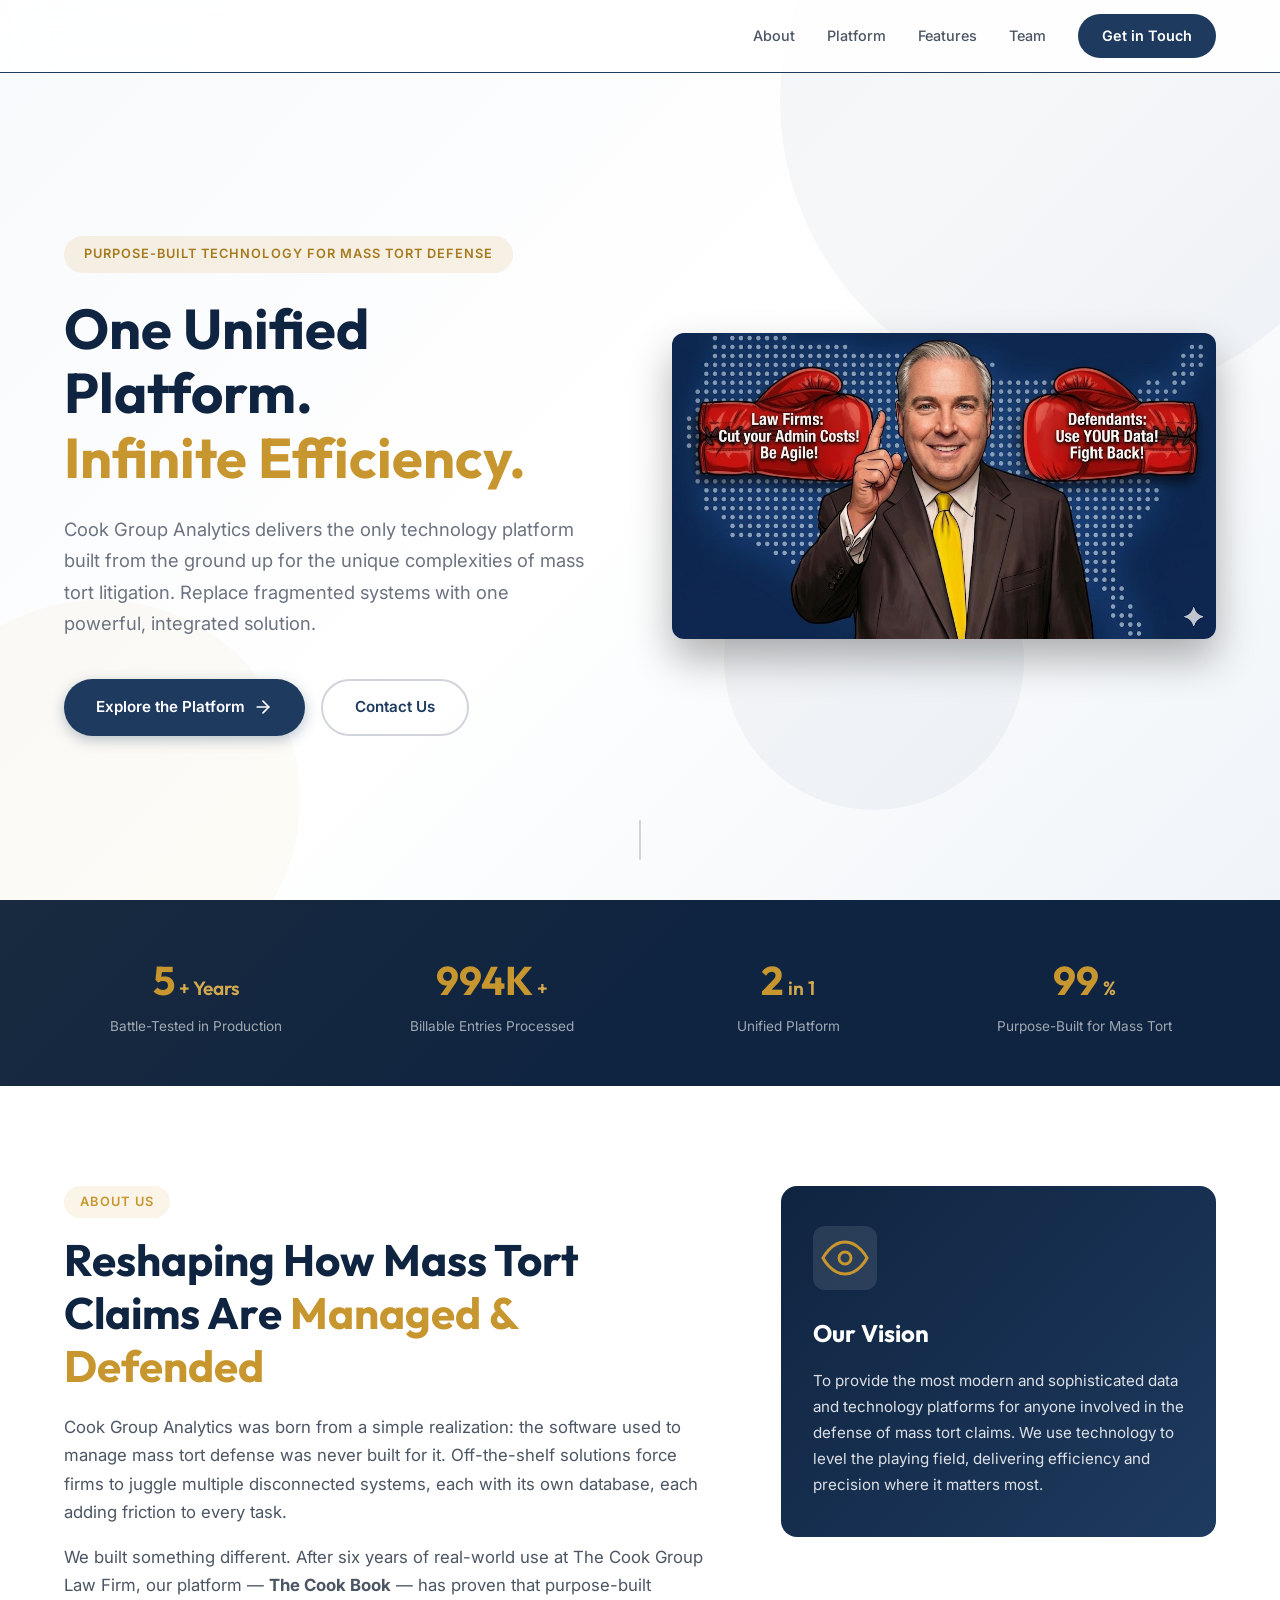
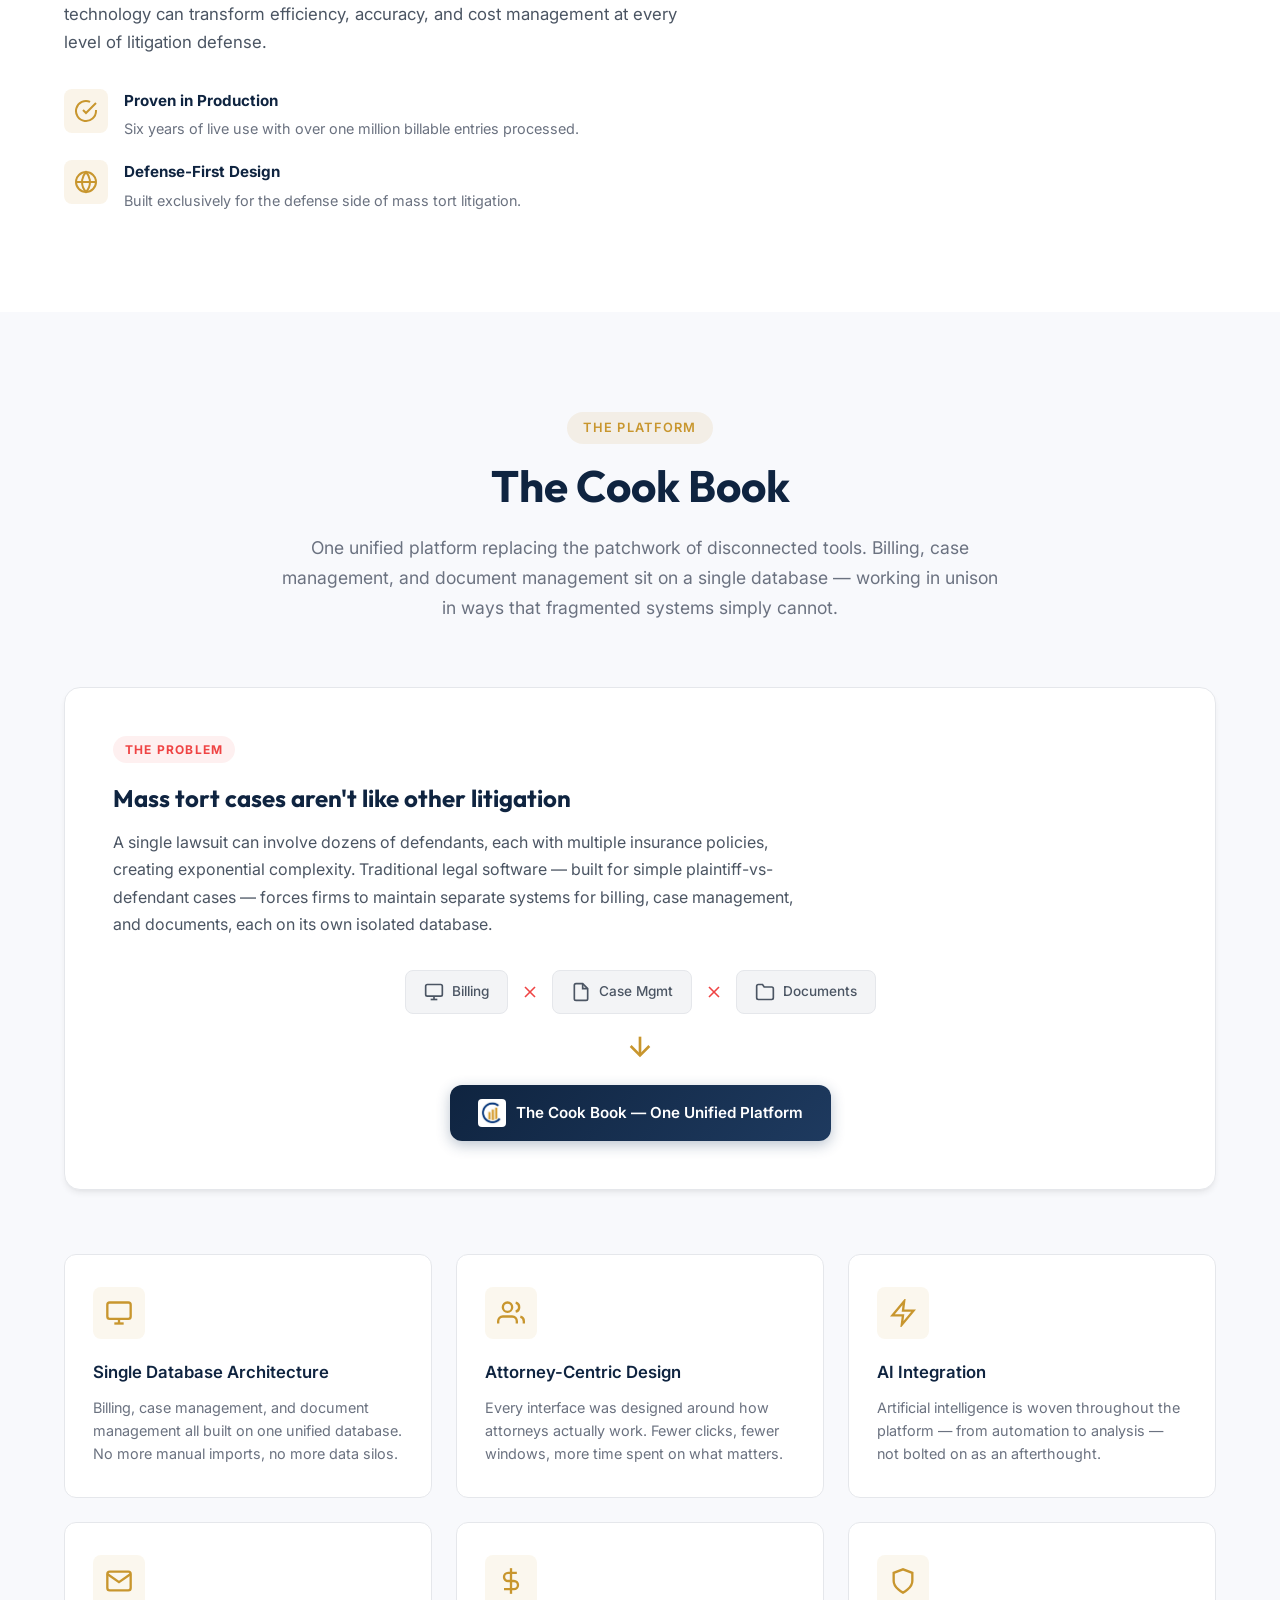
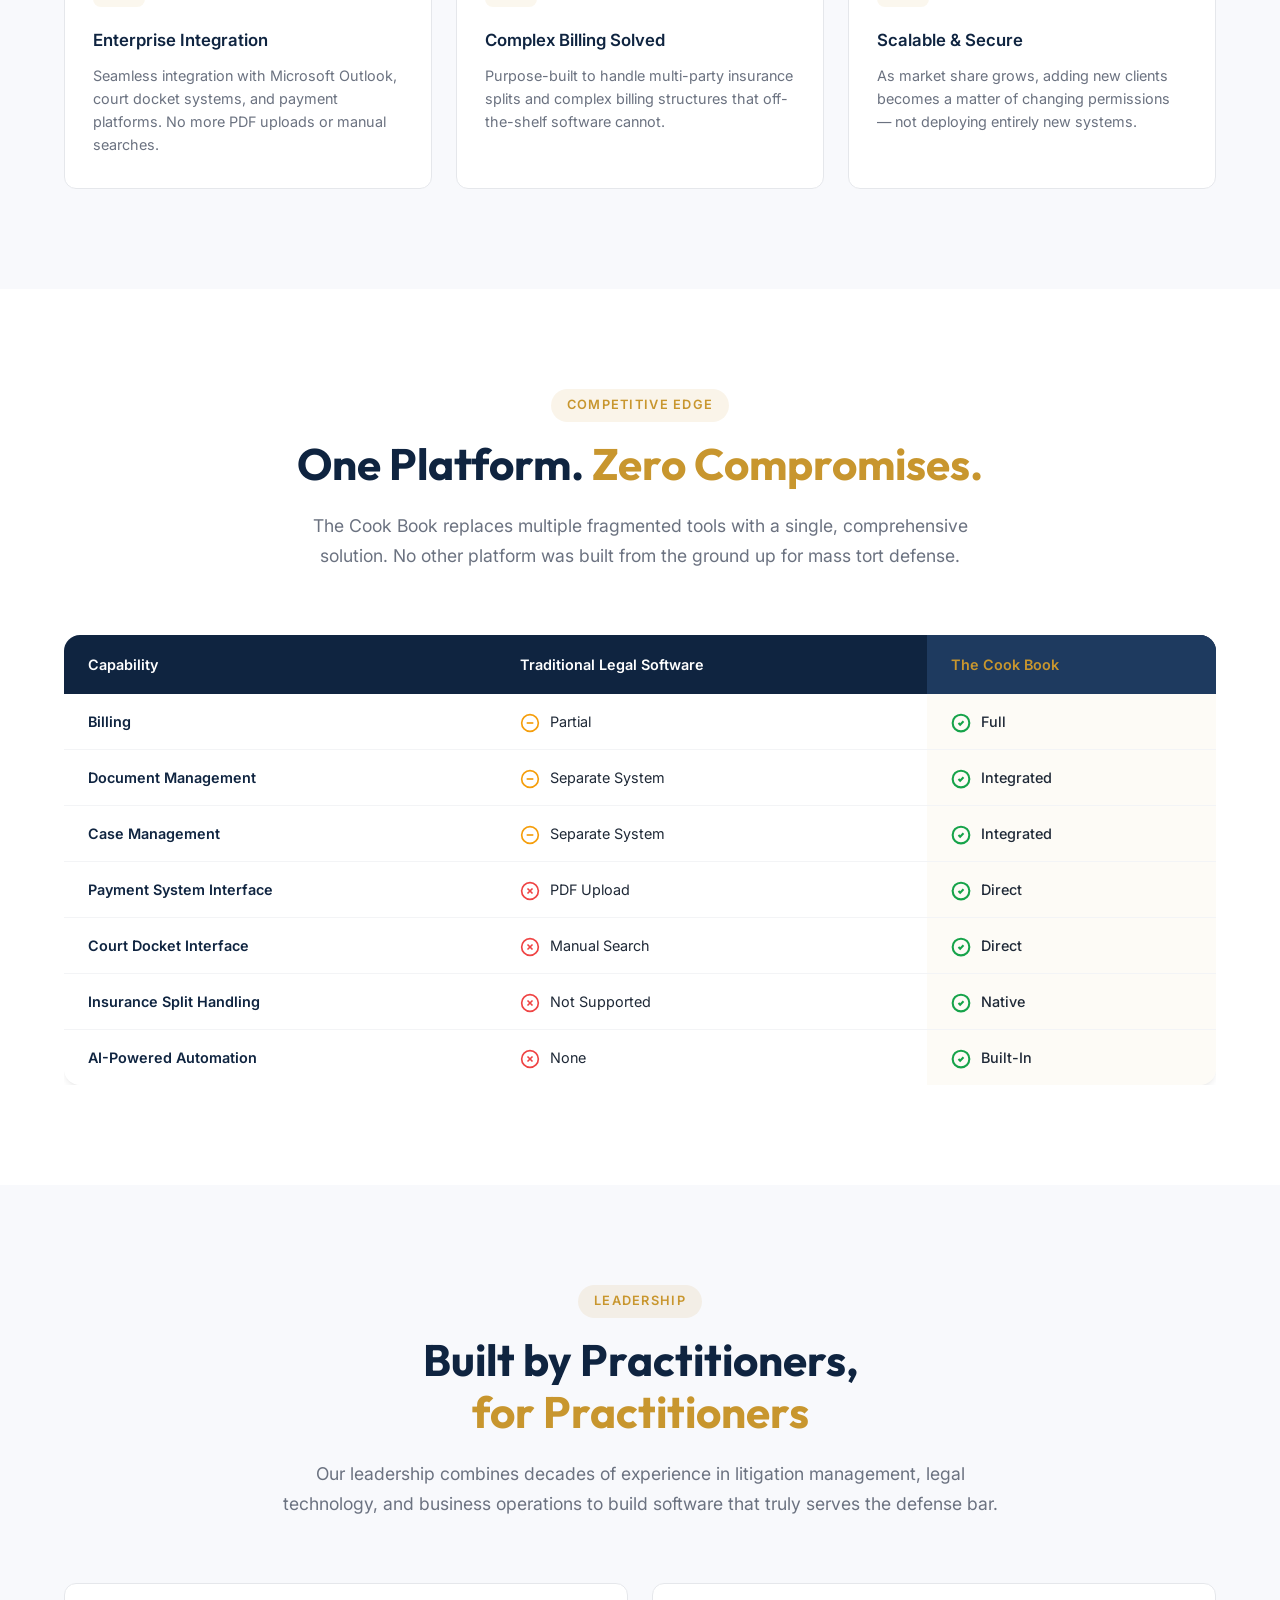
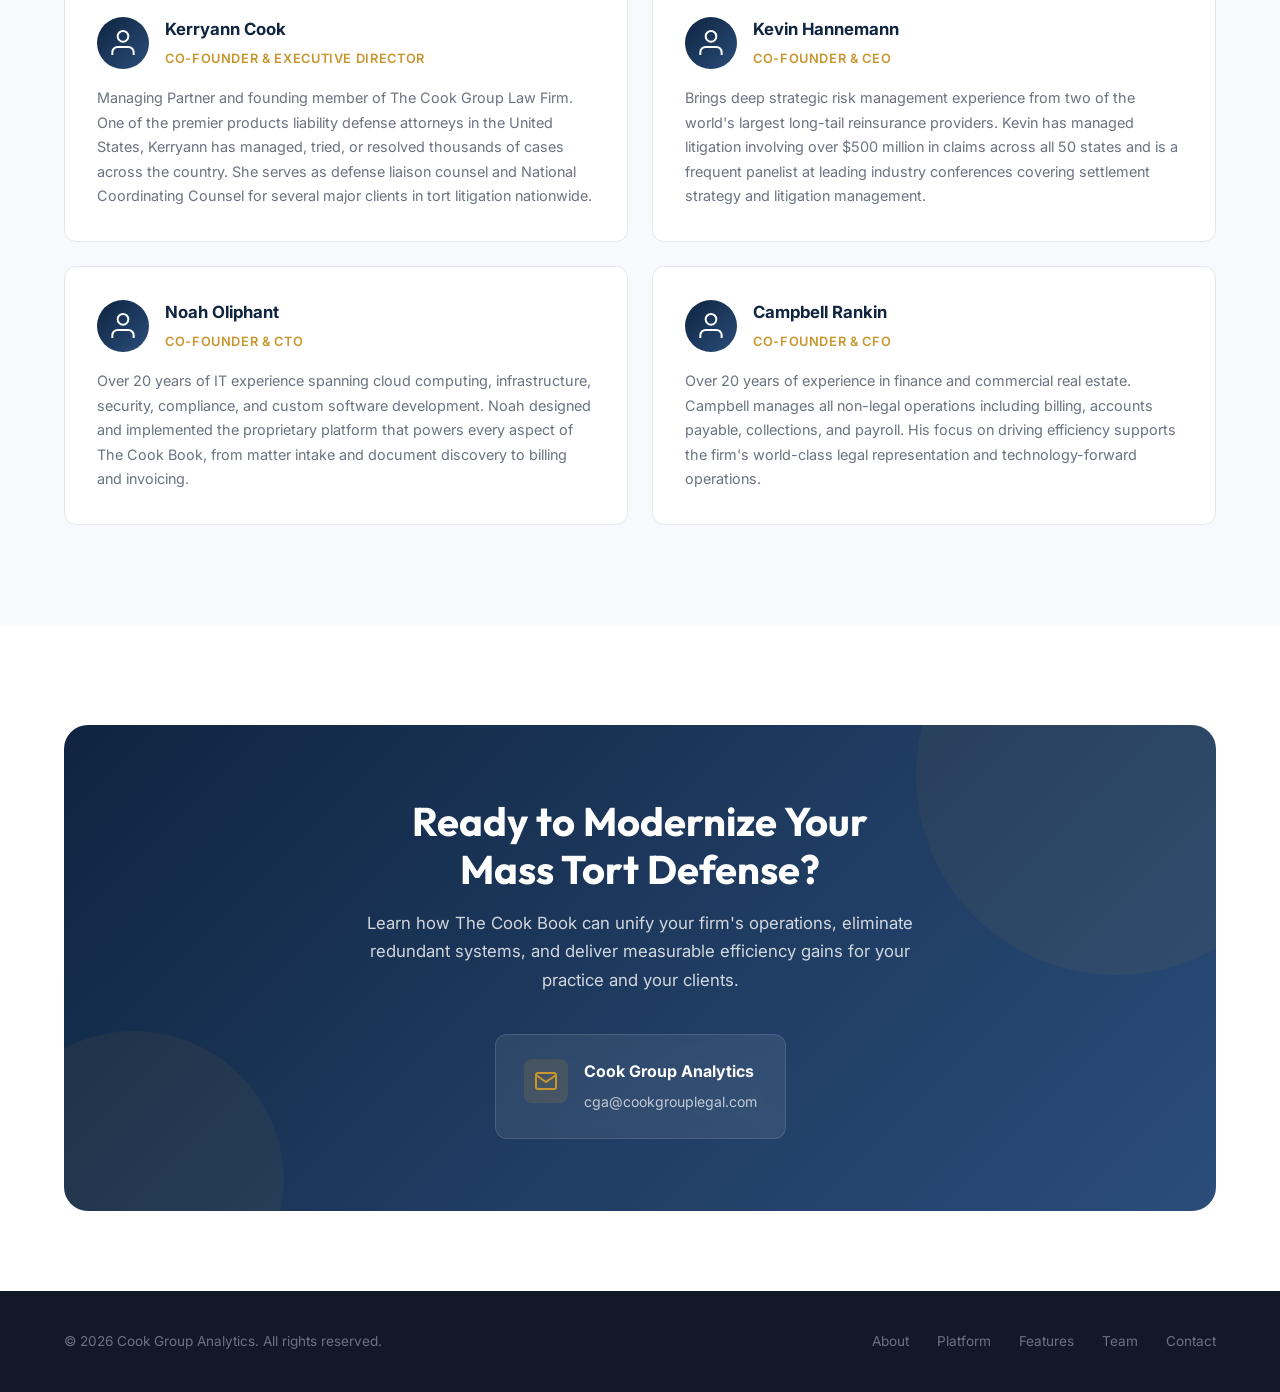
==== index.html @ f5542813 "nest files" ====
<!DOCTYPE html>
<html lang="en">
<head>
    <meta charset="UTF-8">
    <meta name="viewport" content="width=device-width, initial-scale=1.0">
    <title>Cook Group Analytics | Purpose-Built Mass Tort Technology</title>
    <meta name="description" content="Cook Group Analytics provides purpose-built technology platforms for the defense of mass tort claims. One unified system for billing, case management, and document management.">
    <link rel="apple-touch-icon" sizes="180x180" href="/apple-touch-icon.png">
    <link rel="icon" type="image/png" sizes="32x32" href="/favicon-32x32.png">
    <link rel="icon" type="image/png" sizes="16x16" href="/favicon-16x16.png">
    <link rel="manifest" href="/site.webmanifest">
    <link rel="preconnect" href="https://fonts.googleapis.com">
    <link rel="preconnect" href="https://fonts.gstatic.com" crossorigin>
    <link href="https://fonts.googleapis.com/css2?family=Inter:wght@300;400;500;600;700&family=Outfit:wght@500;600;700;800&display=swap" rel="stylesheet">
    <link rel="stylesheet" href="styles.css">
</head>
<body>
    <!-- Navigation -->
    <nav class="navbar" id="navbar">
        <div class="nav-container">
            <a href="#" class="nav-logo">
                <img src="images/CGA_Logo_NoBackground.jpg" alt="Cook Group Analytics" class="nav-logo-img">
            </a>
            <div class="nav-links" id="navLinks">
                <a href="#about" class="nav-link">About</a>
                <a href="#product" class="nav-link">Platform</a>
                <a href="#features" class="nav-link">Features</a>
                <a href="#team" class="nav-link">Team</a>
                <a href="#contact" class="nav-link nav-cta">Get in Touch</a>
            </div>
            <button class="nav-toggle" id="navToggle" aria-label="Toggle navigation">
                <span></span>
                <span></span>
                <span></span>
            </button>
        </div>
    </nav>

    <!-- Hero Section -->
    <header class="hero" id="hero">
        <div class="hero-bg-shapes">
            <div class="shape shape-1"></div>
            <div class="shape shape-2"></div>
            <div class="shape shape-3"></div>
        </div>
        <div class="hero-container">
            <div class="hero-content animate-fade-up">
                <div class="hero-badge">Purpose-Built Technology for Mass Tort Defense</div>
                <h1 class="hero-title">
                    One Unified Platform.<br>
                    <span class="text-gold">Infinite Efficiency.</span>
                </h1>
                <p class="hero-subtitle">
                    Cook Group Analytics delivers the only technology platform built from the ground up
                    for the unique complexities of mass tort litigation. Replace fragmented systems
                    with one powerful, integrated solution.
                </p>
                <div class="hero-actions">
                    <a href="#product" class="btn btn-primary">
                        Explore the Platform
                        <svg width="20" height="20" viewBox="0 0 24 24" fill="none" stroke="currentColor" stroke-width="2" stroke-linecap="round" stroke-linejoin="round"><path d="M5 12h14"/><path d="m12 5 7 7-7 7"/></svg>
                    </a>
                    <a href="#contact" class="btn btn-outline">Contact Us</a>
                </div>
            </div>
            <div class="hero-visual animate-fade-up delay-200">
                <div class="hero-visual animate-fade-up delay-200">
                <div class="hero-graphic" style="background: none; border: none;">
                    <img src="images/Generic_Attorney.jpg" alt="Cook Group Analytics" style="width: 100%; height: auto; border-radius: 12px; box-shadow: 0 20px 40px rgba(0,0,0,0.3);">
                </div>
            </div>
            </div>
        </div>
        <div class="hero-scroll-indicator">
            <div class="scroll-line"></div>
        </div>
    </header>

    <!-- Stats Bar -->
    <section class="stats-bar">
        <div class="container">
            <div class="stats-grid">
                <div class="stat-item animate-on-scroll">
                    <div class="stat-number" data-count="6">0</div>
                    <div class="stat-suffix">+ Years</div>
                    <div class="stat-label">Battle-Tested in Production</div>
                </div>
                <div class="stat-item animate-on-scroll" data-delay="100">
                    <div class="stat-number" data-count="1000000">0</div>
                    <div class="stat-suffix">+</div>
                    <div class="stat-label">Billable Entries Processed</div>
                </div>
                <div class="stat-item animate-on-scroll" data-delay="200">
                    <div class="stat-number" data-count="3">0</div>
                    <div class="stat-suffix"> in 1</div>
                    <div class="stat-label">Unified Platform</div>
                </div>
                <div class="stat-item animate-on-scroll" data-delay="300">
                    <div class="stat-number" data-count="100">0</div>
                    <div class="stat-suffix">%</div>
                    <div class="stat-label">Purpose-Built for Mass Tort</div>
                </div>
            </div>
        </div>
    </section>

    <!-- About Section -->
    <section class="section about" id="about">
        <div class="container">
            <div class="section-grid">
                <div class="section-text animate-on-scroll">
                    <div class="section-tag">About Us</div>
                    <h2 class="section-title">Reshaping How Mass Tort<br>Claims Are <span class="text-gold">Managed & Defended</span></h2>
                    <p class="section-description">
                        Cook Group Analytics was born from a simple realization: the software used to manage
                        mass tort defense was never built for it. Off-the-shelf solutions force firms to
                        juggle multiple disconnected systems, each with its own database, each adding friction
                        to every task.
                    </p>
                    <p class="section-description">
                        We built something different. After six years of real-world use at The Cook Group Law Firm,
                        our platform &mdash; <strong>The Cook Book</strong> &mdash; has proven that purpose-built technology
                        can transform efficiency, accuracy, and cost management at every level of litigation defense.
                    </p>
                    <div class="about-highlights">
                        <div class="highlight">
                            <div class="highlight-icon">
                                <svg width="24" height="24" viewBox="0 0 24 24" fill="none" stroke="currentColor" stroke-width="2"><path d="M22 11.08V12a10 10 0 1 1-5.93-9.14"/><path d="m9 11 3 3L22 4"/></svg>
                            </div>
                            <div>
                                <strong>Proven in Production</strong>
                                <p>Six years of live use with over one million billable entries processed.</p>
                            </div>
                        </div>
                        <div class="highlight">
                            <div class="highlight-icon">
                                <svg width="24" height="24" viewBox="0 0 24 24" fill="none" stroke="currentColor" stroke-width="2"><circle cx="12" cy="12" r="10"/><line x1="2" y1="12" x2="22" y2="12"/><path d="M12 2a15.3 15.3 0 0 1 4 10 15.3 15.3 0 0 1-4 10 15.3 15.3 0 0 1-4-10 15.3 15.3 0 0 1 4-10z"/></svg>
                            </div>
                            <div>
                                <strong>Defense-First Design</strong>
                                <p>Built exclusively for the defense side of mass tort litigation.</p>
                            </div>
                        </div>
                    </div>
                </div>
                <div class="section-visual animate-on-scroll delay-200">
                    <div class="vision-card">
                        <div class="vision-icon">
                            <svg width="48" height="48" viewBox="0 0 24 24" fill="none" stroke="#c8962e" stroke-width="1.5"><path d="M1 12s4-8 11-8 11 8 11 8-4 8-11 8-11-8-11-8z"/><circle cx="12" cy="12" r="3"/></svg>
                        </div>
                        <h3>Our Vision</h3>
                        <p>
                            To provide the most modern and sophisticated data and technology platforms for
                            anyone involved in the defense of mass tort claims. We use technology to level
                            the playing field, delivering efficiency and precision where it matters most.
                        </p>
                    </div>
                </div>
            </div>
        </div>
    </section>

    <!-- Product Section -->
    <section class="section product" id="product">
        <div class="container">
            <div class="section-header animate-on-scroll">
                <div class="section-tag">The Platform</div>
                <h2 class="section-title">The Cook Book</h2>
                <p class="section-subtitle">
                    One unified platform replacing the patchwork of disconnected tools. Billing, case management,
                    and document management sit on a single database &mdash; working in unison in ways that
                    fragmented systems simply cannot.
                </p>
            </div>

            <div class="product-problem animate-on-scroll">
                <div class="problem-card">
                    <div class="problem-label">The Problem</div>
                    <h3>Mass tort cases aren't like other litigation</h3>
                    <p>
                        A single lawsuit can involve dozens of defendants, each with multiple insurance policies,
                        creating exponential complexity. Traditional legal software &mdash; built for simple
                        plaintiff-vs-defendant cases &mdash; forces firms to maintain separate systems for billing,
                        case management, and documents, each on its own isolated database.
                    </p>
                    <div class="problem-visual">
                        <div class="fragmented-systems">
                            <div class="system-bubble">
                                <svg width="20" height="20" viewBox="0 0 24 24" fill="none" stroke="currentColor" stroke-width="2"><rect x="2" y="3" width="20" height="14" rx="2"/><line x1="8" y1="21" x2="16" y2="21"/><line x1="12" y1="17" x2="12" y2="21"/></svg>
                                Billing
                            </div>
                            <div class="system-break">
                                <svg width="20" height="20" viewBox="0 0 24 24" fill="none" stroke="#ef4444" stroke-width="2"><line x1="18" y1="6" x2="6" y2="18"/><line x1="6" y1="6" x2="18" y2="18"/></svg>
                            </div>
                            <div class="system-bubble">
                                <svg width="20" height="20" viewBox="0 0 24 24" fill="none" stroke="currentColor" stroke-width="2"><path d="M14 2H6a2 2 0 0 0-2 2v16a2 2 0 0 0 2 2h12a2 2 0 0 0 2-2V8z"/><path d="M14 2v6h6"/></svg>
                                Case Mgmt
                            </div>
                            <div class="system-break">
                                <svg width="20" height="20" viewBox="0 0 24 24" fill="none" stroke="#ef4444" stroke-width="2"><line x1="18" y1="6" x2="6" y2="18"/><line x1="6" y1="6" x2="18" y2="18"/></svg>
                            </div>
                            <div class="system-bubble">
                                <svg width="20" height="20" viewBox="0 0 24 24" fill="none" stroke="currentColor" stroke-width="2"><path d="M22 19a2 2 0 0 1-2 2H4a2 2 0 0 1-2-2V5a2 2 0 0 1 2-2h5l2 3h9a2 2 0 0 1 2 2z"/></svg>
                                Documents
                            </div>
                        </div>
                        <div class="arrow-down">
                            <svg width="32" height="32" viewBox="0 0 24 24" fill="none" stroke="#c8962e" stroke-width="2"><path d="M12 5v14"/><path d="m19 12-7 7-7-7"/></svg>
                        </div>
                        <div class="unified-system">
                            <div class="unified-bubble">
                                <img src="images/CGALogo.png" alt="CGA" width="28" height="28">
                                The Cook Book &mdash; One Unified Platform
                            </div>
                        </div>
                    </div>
                </div>
            </div>

            <div class="product-features-grid">
                <div class="product-feature animate-on-scroll">
                    <div class="feature-icon-wrap">
                        <svg width="28" height="28" viewBox="0 0 24 24" fill="none" stroke="#c8962e" stroke-width="2"><rect x="2" y="3" width="20" height="14" rx="2"/><line x1="8" y1="21" x2="16" y2="21"/><line x1="12" y1="17" x2="12" y2="21"/></svg>
                    </div>
                    <h4>Single Database Architecture</h4>
                    <p>Billing, case management, and document management all built on one unified database. No more manual imports, no more data silos.</p>
                </div>
                <div class="product-feature animate-on-scroll" data-delay="100">
                    <div class="feature-icon-wrap">
                        <svg width="28" height="28" viewBox="0 0 24 24" fill="none" stroke="#c8962e" stroke-width="2"><path d="M17 21v-2a4 4 0 0 0-4-4H5a4 4 0 0 0-4 4v2"/><circle cx="9" cy="7" r="4"/><path d="M23 21v-2a4 4 0 0 0-3-3.87"/><path d="M16 3.13a4 4 0 0 1 0 7.75"/></svg>
                    </div>
                    <h4>Attorney-Centric Design</h4>
                    <p>Every interface was designed around how attorneys actually work. Fewer clicks, fewer windows, more time spent on what matters.</p>
                </div>
                <div class="product-feature animate-on-scroll" data-delay="200">
                    <div class="feature-icon-wrap">
                        <svg width="28" height="28" viewBox="0 0 24 24" fill="none" stroke="#c8962e" stroke-width="2"><path d="M13 2L3 14h9l-1 8 10-12h-9l1-8z"/></svg>
                    </div>
                    <h4>AI Integration</h4>
                    <p>Artificial intelligence is woven throughout the platform &mdash; from automation to analysis &mdash; not bolted on as an afterthought.</p>
                </div>
                <div class="product-feature animate-on-scroll" data-delay="300">
                    <div class="feature-icon-wrap">
                        <svg width="28" height="28" viewBox="0 0 24 24" fill="none" stroke="#c8962e" stroke-width="2"><path d="M4 4h16c1.1 0 2 .9 2 2v12c0 1.1-.9 2-2 2H4c-1.1 0-2-.9-2-2V6c0-1.1.9-2 2-2z"/><polyline points="22,6 12,13 2,6"/></svg>
                    </div>
                    <h4>Enterprise Integration</h4>
                    <p>Seamless integration with Microsoft Outlook, court docket systems, and payment platforms. No more PDF uploads or manual searches.</p>
                </div>
                <div class="product-feature animate-on-scroll" data-delay="400">
                    <div class="feature-icon-wrap">
                        <svg width="28" height="28" viewBox="0 0 24 24" fill="none" stroke="#c8962e" stroke-width="2"><line x1="12" y1="1" x2="12" y2="23"/><path d="M17 5H9.5a3.5 3.5 0 0 0 0 7h5a3.5 3.5 0 0 1 0 7H6"/></svg>
                    </div>
                    <h4>Complex Billing Solved</h4>
                    <p>Purpose-built to handle multi-party insurance splits and complex billing structures that off-the-shelf software cannot.</p>
                </div>
                <div class="product-feature animate-on-scroll" data-delay="500">
                    <div class="feature-icon-wrap">
                        <svg width="28" height="28" viewBox="0 0 24 24" fill="none" stroke="#c8962e" stroke-width="2"><path d="M12 22s8-4 8-10V5l-8-3-8 3v7c0 6 8 10 8 10z"/></svg>
                    </div>
                    <h4>Scalable & Secure</h4>
                    <p>As market share grows, adding new clients becomes a matter of changing permissions &mdash; not deploying entirely new systems.</p>
                </div>
            </div>
        </div>
    </section>

    <!-- Comparison Section -->
    <section class="section comparison" id="features">
        <div class="container">
            <div class="section-header animate-on-scroll">
                <div class="section-tag">Competitive Edge</div>
                <h2 class="section-title">One Platform. <span class="text-gold">Zero Compromises.</span></h2>
                <p class="section-subtitle">
                    The Cook Book replaces multiple fragmented tools with a single, comprehensive solution.
                    No other platform was built from the ground up for mass tort defense.
                </p>
            </div>
            <div class="comparison-table-wrap animate-on-scroll">
                <table class="comparison-table">
                    <thead>
                        <tr>
                            <th>Capability</th>
                            <th>Traditional Legal Software</th>
                            <th class="highlight-col">The Cook Book</th>
                        </tr>
                    </thead>
                    <tbody>
                        <tr>
                            <td>Billing</td>
                            <td>
                                <svg class="icon-partial" width="20" height="20" viewBox="0 0 24 24" fill="none" stroke="#f59e0b" stroke-width="2"><circle cx="12" cy="12" r="10"/><line x1="8" y1="12" x2="16" y2="12"/></svg>
                                Partial
                            </td>
                            <td class="highlight-col">
                                <svg class="icon-check" width="20" height="20" viewBox="0 0 24 24" fill="none" stroke="#16a34a" stroke-width="2.5"><circle cx="12" cy="12" r="10"/><path d="m9 12 2 2 4-4"/></svg>
                                Full
                            </td>
                        </tr>
                        <tr>
                            <td>Document Management</td>
                            <td>
                                <svg class="icon-partial" width="20" height="20" viewBox="0 0 24 24" fill="none" stroke="#f59e0b" stroke-width="2"><circle cx="12" cy="12" r="10"/><line x1="8" y1="12" x2="16" y2="12"/></svg>
                                Separate System
                            </td>
                            <td class="highlight-col">
                                <svg class="icon-check" width="20" height="20" viewBox="0 0 24 24" fill="none" stroke="#16a34a" stroke-width="2.5"><circle cx="12" cy="12" r="10"/><path d="m9 12 2 2 4-4"/></svg>
                                Integrated
                            </td>
                        </tr>
                        <tr>
                            <td>Case Management</td>
                            <td>
                                <svg class="icon-partial" width="20" height="20" viewBox="0 0 24 24" fill="none" stroke="#f59e0b" stroke-width="2"><circle cx="12" cy="12" r="10"/><line x1="8" y1="12" x2="16" y2="12"/></svg>
                                Separate System
                            </td>
                            <td class="highlight-col">
                                <svg class="icon-check" width="20" height="20" viewBox="0 0 24 24" fill="none" stroke="#16a34a" stroke-width="2.5"><circle cx="12" cy="12" r="10"/><path d="m9 12 2 2 4-4"/></svg>
                                Integrated
                            </td>
                        </tr>
                        <tr>
                            <td>Payment System Interface</td>
                            <td>
                                <svg class="icon-x" width="20" height="20" viewBox="0 0 24 24" fill="none" stroke="#ef4444" stroke-width="2"><circle cx="12" cy="12" r="10"/><line x1="15" y1="9" x2="9" y2="15"/><line x1="9" y1="9" x2="15" y2="15"/></svg>
                                PDF Upload
                            </td>
                            <td class="highlight-col">
                                <svg class="icon-check" width="20" height="20" viewBox="0 0 24 24" fill="none" stroke="#16a34a" stroke-width="2.5"><circle cx="12" cy="12" r="10"/><path d="m9 12 2 2 4-4"/></svg>
                                Direct
                            </td>
                        </tr>
                        <tr>
                            <td>Court Docket Interface</td>
                            <td>
                                <svg class="icon-x" width="20" height="20" viewBox="0 0 24 24" fill="none" stroke="#ef4444" stroke-width="2"><circle cx="12" cy="12" r="10"/><line x1="15" y1="9" x2="9" y2="15"/><line x1="9" y1="9" x2="15" y2="15"/></svg>
                                Manual Search
                            </td>
                            <td class="highlight-col">
                                <svg class="icon-check" width="20" height="20" viewBox="0 0 24 24" fill="none" stroke="#16a34a" stroke-width="2.5"><circle cx="12" cy="12" r="10"/><path d="m9 12 2 2 4-4"/></svg>
                                Direct
                            </td>
                        </tr>
                        <tr>
                            <td>Insurance Split Handling</td>
                            <td>
                                <svg class="icon-x" width="20" height="20" viewBox="0 0 24 24" fill="none" stroke="#ef4444" stroke-width="2"><circle cx="12" cy="12" r="10"/><line x1="15" y1="9" x2="9" y2="15"/><line x1="9" y1="9" x2="15" y2="15"/></svg>
                                Not Supported
                            </td>
                            <td class="highlight-col">
                                <svg class="icon-check" width="20" height="20" viewBox="0 0 24 24" fill="none" stroke="#16a34a" stroke-width="2.5"><circle cx="12" cy="12" r="10"/><path d="m9 12 2 2 4-4"/></svg>
                                Native
                            </td>
                        </tr>
                        <tr>
                            <td>AI-Powered Automation</td>
                            <td>
                                <svg class="icon-x" width="20" height="20" viewBox="0 0 24 24" fill="none" stroke="#ef4444" stroke-width="2"><circle cx="12" cy="12" r="10"/><line x1="15" y1="9" x2="9" y2="15"/><line x1="9" y1="9" x2="15" y2="15"/></svg>
                                None
                            </td>
                            <td class="highlight-col">
                                <svg class="icon-check" width="20" height="20" viewBox="0 0 24 24" fill="none" stroke="#16a34a" stroke-width="2.5"><circle cx="12" cy="12" r="10"/><path d="m9 12 2 2 4-4"/></svg>
                                Built-In
                            </td>
                        </tr>
                    </tbody>
                </table>
            </div>
        </div>
    </section>

    <!-- Team Section -->
    <section class="section team" id="team">
        <div class="container">
            <div class="section-header animate-on-scroll">
                <div class="section-tag">Leadership</div>
                <h2 class="section-title">Built by Practitioners,<br><span class="text-gold">for Practitioners</span></h2>
                <p class="section-subtitle">
                    Our leadership combines decades of experience in litigation management, legal technology,
                    and business operations to build software that truly serves the defense bar.
                </p>
            </div>
            <div class="team-grid">
                <div class="team-card animate-on-scroll">
                    <div class="team-card-header">
                        <div class="team-avatar">
                            <svg width="32" height="32" viewBox="0 0 24 24" fill="none" stroke="currentColor" stroke-width="1.5"><path d="M20 21v-2a4 4 0 0 0-4-4H8a4 4 0 0 0-4 4v2"/><circle cx="12" cy="7" r="4"/></svg>
                        </div>
                        <div>
                            <h4>Kerryann Cook</h4>
                            <span class="team-role">Co-Founder & Executive Director</span>
                        </div>
                    </div>
                    <p>
                        Managing Partner and founding member of The Cook Group Law Firm. One of the premier
                        products liability defense attorneys in the United States, Kerryann has managed, tried,
                        or resolved thousands of cases across the country. She serves as defense liaison counsel
                        and National Coordinating Counsel for several major clients in tort litigation nationwide.
                    </p>
                </div>
                <div class="team-card animate-on-scroll" data-delay="100">
                    <div class="team-card-header">
                        <div class="team-avatar">
                            <svg width="32" height="32" viewBox="0 0 24 24" fill="none" stroke="currentColor" stroke-width="1.5"><path d="M20 21v-2a4 4 0 0 0-4-4H8a4 4 0 0 0-4 4v2"/><circle cx="12" cy="7" r="4"/></svg>
                        </div>
                        <div>
                            <h4>Kevin Hannemann</h4>
                            <span class="team-role">Co-Founder & CEO</span>
                        </div>
                    </div>
                    <p>
                        Brings deep strategic risk management experience from two of the world's largest
                        long-tail reinsurance providers. Kevin has managed litigation involving over $500 million
                        in claims across all 50 states and is a frequent panelist at leading industry conferences
                        covering settlement strategy and litigation management.
                    </p>
                </div>
                <div class="team-card animate-on-scroll" data-delay="200">
                    <div class="team-card-header">
                        <div class="team-avatar">
                            <svg width="32" height="32" viewBox="0 0 24 24" fill="none" stroke="currentColor" stroke-width="1.5"><path d="M20 21v-2a4 4 0 0 0-4-4H8a4 4 0 0 0-4 4v2"/><circle cx="12" cy="7" r="4"/></svg>
                        </div>
                        <div>
                            <h4>Noah Oliphant</h4>
                            <span class="team-role">Co-Founder & CTO</span>
                        </div>
                    </div>
                    <p>
                        Over 20 years of IT experience spanning cloud computing, infrastructure, security,
                        compliance, and custom software development. Noah designed and implemented the proprietary
                        platform that powers every aspect of The Cook Book, from matter intake and document
                        discovery to billing and invoicing.
                    </p>
                </div>
                <div class="team-card animate-on-scroll" data-delay="300">
                    <div class="team-card-header">
                        <div class="team-avatar">
                            <svg width="32" height="32" viewBox="0 0 24 24" fill="none" stroke="currentColor" stroke-width="1.5"><path d="M20 21v-2a4 4 0 0 0-4-4H8a4 4 0 0 0-4 4v2"/><circle cx="12" cy="7" r="4"/></svg>
                        </div>
                        <div>
                            <h4>Campbell Rankin</h4>
                            <span class="team-role">Co-Founder & CFO</span>
                        </div>
                    </div>
                    <p>
                        Over 20 years of experience in finance and commercial real estate. Campbell manages
                        all non-legal operations including billing, accounts payable, collections, and payroll.
                        His focus on driving efficiency supports the firm's world-class legal representation
                        and technology-forward operations.
                    </p>
                </div>
            </div>
        </div>
    </section>

    <!-- CTA / Contact Section -->
    <section class="section contact" id="contact">
        <div class="container">
            <div class="cta-card animate-on-scroll">
                <div class="cta-bg-shapes">
                    <div class="cta-shape cta-shape-1"></div>
                    <div class="cta-shape cta-shape-2"></div>
                </div>
                <div class="cta-content">
                    <h2>Ready to Modernize Your<br>Mass Tort Defense?</h2>
                    <p>
                        Learn how The Cook Book can unify your firm's operations, eliminate redundant systems,
                        and deliver measurable efficiency gains for your practice and your clients.
                    </p>
                    <div class="cta-contacts">
                        <div class="contact-card">
                            <div class="contact-icon">
                                <svg width="24" height="24" viewBox="0 0 24 24" fill="none" stroke="currentColor" stroke-width="2"><path d="M4 4h16c1.1 0 2 .9 2 2v12c0 1.1-.9 2-2 2H4c-1.1 0-2-.9-2-2V6c0-1.1.9-2 2-2z"/><polyline points="22,6 12,13 2,6"/></svg>
                            </div>
                            <div>
                                <strong>Cook Group Analytics</strong>
                                <a href="mailto:cga@cookgrouplegal.com">cga@cookgrouplegal.com</a>
                            </div>
                        </div>
                    </div>
                </div>
            </div>
        </div>
    </section>

    <!-- Footer -->
    <footer class="footer">
        <div class="container">
            <div class="footer-content">
                <div class="footer-brand">
                    <p>&copy; 2026 Cook Group Analytics. All rights reserved.</p>
                </div>
                <div class="footer-links">
                    <a href="#about">About</a>
                    <a href="#product">Platform</a>
                    <a href="#features">Features</a>
                    <a href="#team">Team</a>
                    <a href="#contact">Contact</a>
                </div>
            </div>
        </div>
    </footer>

    <script src="script.js"></script>
</body>
</html>
---- styles.css ----
/* ============================================
   Cook Group Analytics - Website Styles
   ============================================ */

/* --- CSS Custom Properties --- */
:root {
    --navy: #1e3a5f;
    --navy-dark: #0f2440;
    --navy-light: #2a4d7a;
    --gold: #c8962e;
    --gold-light: #d4a94e;
    --gold-dark: #a67a1e;
    --white: #ffffff;
    --off-white: #f8f9fc;
    --gray-50: #f9fafb;
    --gray-100: #f3f4f6;
    --gray-200: #e5e7eb;
    --gray-300: #d1d5db;
    --gray-400: #9ca3af;
    --gray-500: #6b7280;
    --gray-600: #4b5563;
    --gray-700: #374151;
    --gray-800: #1f2937;
    --gray-900: #111827;
    --red: #ef4444;
    --green: #16a34a;
    --amber: #f59e0b;

    --font-sans: 'Inter', -apple-system, BlinkMacSystemFont, 'Segoe UI', sans-serif;
    --font-display: 'Outfit', 'Inter', sans-serif;

    --shadow-sm: 0 1px 2px rgba(0,0,0,0.05);
    --shadow: 0 4px 6px -1px rgba(0,0,0,0.07), 0 2px 4px -2px rgba(0,0,0,0.05);
    --shadow-md: 0 10px 25px -3px rgba(0,0,0,0.08), 0 4px 6px -4px rgba(0,0,0,0.05);
    --shadow-lg: 0 20px 50px -12px rgba(0,0,0,0.12);
    --shadow-xl: 0 25px 60px -12px rgba(0,0,0,0.18);

    --radius-sm: 8px;
    --radius: 12px;
    --radius-lg: 16px;
    --radius-xl: 24px;

    --transition: 0.3s cubic-bezier(0.4, 0, 0.2, 1);
    --transition-slow: 0.6s cubic-bezier(0.4, 0, 0.2, 1);
}

/* --- Reset & Base --- */
*, *::before, *::after {
    margin: 0;
    padding: 0;
    box-sizing: border-box;
}

html {
    scroll-behavior: smooth;
    scroll-padding-top: 80px;
}

body {
    font-family: var(--font-sans);
    color: var(--gray-800);
    line-height: 1.6;
    background: var(--white);
    overflow-x: hidden;
    -webkit-font-smoothing: antialiased;
    -moz-osx-font-smoothing: grayscale;
}

img {
    max-width: 100%;
    height: auto;
    display: block;
}

a {
    text-decoration: none;
    color: inherit;
    transition: color var(--transition);
}

/* --- Layout --- */
.container {
    max-width: 1200px;
    margin: 0 auto;
    padding: 0 24px;
}

.section {
    padding: 100px 0;
}

.section-header {
    text-align: center;
    max-width: 720px;
    margin: 0 auto 64px;
}

.section-tag {
    display: inline-block;
    font-size: 0.8rem;
    font-weight: 600;
    letter-spacing: 0.1em;
    text-transform: uppercase;
    color: var(--gold);
    background: rgba(200, 150, 46, 0.1);
    padding: 6px 16px;
    border-radius: 100px;
    margin-bottom: 16px;
}

.section-title {
    font-family: var(--font-display);
    font-size: clamp(2rem, 4vw, 2.75rem);
    font-weight: 700;
    color: var(--navy-dark);
    line-height: 1.2;
    margin-bottom: 20px;
}

.section-subtitle {
    font-size: 1.1rem;
    color: var(--gray-500);
    line-height: 1.7;
}

.section-description {
    font-size: 1.05rem;
    color: var(--gray-600);
    line-height: 1.7;
    margin-bottom: 16px;
}

.text-gold {
    color: var(--gold);
}

/* --- Navigation --- */
.navbar {
    position: fixed;
    top: 0;
    left: 0;
    right: 0;
    z-index: 1000;
    background: rgba(255, 255, 255, 0.85);
    backdrop-filter: blur(20px);
    -webkit-backdrop-filter: blur(20px);
    border-bottom: 1px solid transparent;
    transition: all var(--transition);
    border-bottom: 1px solid var(--navy);
}

.navbar.scrolled {
    background: rgba(255, 255, 255, 0.95);
    border-bottom-color: var(--gray-200);
    box-shadow: var(--shadow-sm);
}

.nav-container {
    max-width: 1200px;
    margin: 0 auto;
    padding: 0 24px;
    display: flex;
    align-items: center;
    justify-content: space-between;
    height: 72px;
    
}

.nav-logo-img {
    height: 200px;
    width: auto;
    margin-top:5px;
}

.nav-links {
    display: flex;
    align-items: center;
    gap: 32px;
}

.nav-link {
    font-size: 0.9rem;
    font-weight: 500;
    color: var(--gray-600);
    position: relative;
    padding: 4px 0;
}

.nav-link::after {
    content: '';
    position: absolute;
    bottom: -2px;
    left: 0;
    width: 0;
    height: 2px;
    background: var(--gold);
    transition: width var(--transition);
}

.nav-link:hover {
    color: var(--navy);
}

.nav-link:hover::after {
    width: 100%;
}

.nav-cta {
    background: var(--navy);
    color: var(--white) !important;
    padding: 10px 24px;
    border-radius: 100px;
    font-weight: 600;
}

.nav-cta::after {
    display: none;
}

.nav-cta:hover {
    background: var(--navy-light);
    color: var(--white) !important;
}

.nav-toggle {
    display: none;
    flex-direction: column;
    gap: 5px;
    background: none;
    border: none;
    cursor: pointer;
    padding: 8px;
}

.nav-toggle span {
    width: 24px;
    height: 2px;
    background: var(--navy);
    border-radius: 2px;
    transition: all var(--transition);
}

/* --- Hero Section --- */
.hero {
    position: relative;
    min-height: 100vh;
    display: flex;
    align-items: center;
    padding-top: 72px;
    overflow: hidden;
    background: linear-gradient(135deg, var(--off-white) 0%, var(--white) 50%, #f0f4f8 100%);
}

.hero-bg-shapes {
    position: absolute;
    inset: 0;
    pointer-events: none;
    overflow: hidden;
}

.shape {
    position: absolute;
    border-radius: 50%;
    opacity: 0.04;
}

.shape-1 {
    width: 600px;
    height: 600px;
    background: var(--navy);
    top: -200px;
    right: -100px;
}

.shape-2 {
    width: 400px;
    height: 400px;
    background: var(--gold);
    bottom: -100px;
    left: -100px;
}

.shape-3 {
    width: 300px;
    height: 300px;
    background: var(--navy);
    bottom: 10%;
    right: 20%;
}

.hero-container {
    max-width: 1200px;
    margin: 0 auto;
    padding: 0 24px;
    display: grid;
    grid-template-columns: 1fr 1fr;
    gap: 64px;
    align-items: center;
}

.hero-badge {
    display: inline-block;
    font-size: 0.8rem;
    font-weight: 600;
    letter-spacing: 0.08em;
    text-transform: uppercase;
    color: var(--gold-dark);
    background: rgba(200, 150, 46, 0.12);
    padding: 8px 20px;
    border-radius: 100px;
    margin-bottom: 24px;
}

.hero-title {
    font-family: var(--font-display);
    font-size: clamp(2.5rem, 5vw, 3.5rem);
    font-weight: 700;
    color: var(--navy-dark);
    line-height: 1.15;
    margin-bottom: 24px;
}

.hero-subtitle {
    font-size: 1.15rem;
    color: var(--gray-500);
    line-height: 1.7;
    margin-bottom: 40px;
    max-width: 520px;
}

.hero-actions {
    display: flex;
    gap: 16px;
    flex-wrap: wrap;
}

/* --- Buttons --- */
.btn {
    display: inline-flex;
    align-items: center;
    gap: 8px;
    font-family: var(--font-sans);
    font-size: 0.95rem;
    font-weight: 600;
    padding: 14px 32px;
    border-radius: 100px;
    cursor: pointer;
    transition: all var(--transition);
    border: none;
}

.btn-primary {
    background: var(--navy);
    color: var(--white);
    box-shadow: 0 4px 14px rgba(30, 58, 95, 0.3);
}

.btn-primary:hover {
    background: var(--navy-light);
    box-shadow: 0 6px 20px rgba(30, 58, 95, 0.4);
    transform: translateY(-2px);
}

.btn-outline {
    background: transparent;
    color: var(--navy);
    border: 2px solid var(--gray-300);
}

.btn-outline:hover {
    border-color: var(--navy);
    background: rgba(30, 58, 95, 0.04);
}

/* --- Hero Visual / Dashboard Mockup --- */
.hero-visual {
    position: relative;
}

.hero-graphic {
    position: relative;
}

.dashboard-mockup {
    background: var(--white);
    border-radius: var(--radius-lg);
    box-shadow: var(--shadow-xl);
    overflow: hidden;
    border: 1px solid var(--gray-200);
}

.mockup-header {
    display: flex;
    align-items: center;
    gap: 12px;
    padding: 14px 20px;
    background: var(--gray-50);
    border-bottom: 1px solid var(--gray-200);
}

.mockup-dots {
    display: flex;
    gap: 6px;
}

.mockup-dots span {
    width: 10px;
    height: 10px;
    border-radius: 50%;
}

.mockup-dots span:nth-child(1) { background: #ef4444; }
.mockup-dots span:nth-child(2) { background: #f59e0b; }
.mockup-dots span:nth-child(3) { background: #22c55e; }

.mockup-title {
    font-size: 0.8rem;
    font-weight: 600;
    color: var(--gray-500);
}

.mockup-body {
    display: flex;
    min-height: 280px;
}

.mockup-sidebar {
    width: 48px;
    background: var(--navy-dark);
    padding: 16px 10px;
    display: flex;
    flex-direction: column;
    gap: 10px;
}

.mockup-nav-item {
    height: 28px;
    border-radius: 6px;
    background: rgba(255,255,255,0.08);
    transition: background var(--transition);
}

.mockup-nav-item.active {
    background: var(--gold);
}

.mockup-content {
    flex: 1;
    padding: 20px;
    display: flex;
    flex-direction: column;
    gap: 16px;
}

.mockup-stat-row {
    display: flex;
    gap: 12px;
}

.mockup-stat {
    flex: 1;
    background: var(--gray-50);
    border-radius: var(--radius-sm);
    padding: 12px;
}

.mockup-stat-label {
    height: 8px;
    width: 60%;
    background: var(--gray-200);
    border-radius: 4px;
    margin-bottom: 8px;
}

.mockup-stat-value {
    height: 12px;
    width: 40%;
    background: var(--gray-300);
    border-radius: 4px;
    margin-bottom: 10px;
}

.mockup-stat-bar {
    height: 6px;
    background: var(--gray-200);
    border-radius: 4px;
    overflow: hidden;
}

.bar-fill {
    height: 100%;
    background: var(--navy);
    border-radius: 4px;
    animation: barGrow 2s ease-out forwards;
    transform-origin: left;
}

.bar-fill.gold {
    background: var(--gold);
}

.mockup-chart {
    display: flex;
    align-items: flex-end;
    gap: 6px;
    height: 80px;
    padding: 0 4px;
}

.chart-bar {
    flex: 1;
    background: var(--navy);
    border-radius: 4px 4px 0 0;
    opacity: 0.7;
    animation: chartBarGrow 1.5s ease-out forwards;
    transform-origin: bottom;
}

.chart-bar.gold {
    background: var(--gold);
}

.mockup-table {
    display: flex;
    flex-direction: column;
    gap: 6px;
}

.table-row {
    height: 14px;
    background: var(--gray-100);
    border-radius: 4px;
}

.table-row.header {
    background: var(--gray-200);
}

/* Floating Cards */
.floating-card {
    position: absolute;
    background: var(--white);
    padding: 10px 16px;
    border-radius: var(--radius);
    box-shadow: var(--shadow-lg);
    display: flex;
    align-items: center;
    gap: 8px;
    font-size: 0.8rem;
    font-weight: 600;
    color: var(--gray-700);
    border: 1px solid var(--gray-100);
    z-index: 10;
}

.card-1 {
    top: -10px;
    right: -10px;
}

.card-2 {
    bottom: 60px;
    left: -20px;
}

.card-3 {
    bottom: -10px;
    right: 40px;
}

/* Hero Scroll Indicator */
.hero-scroll-indicator {
    position: absolute;
    bottom: 40px;
    left: 50%;
    transform: translateX(-50%);
}

.scroll-line {
    width: 2px;
    height: 40px;
    background: var(--gray-300);
    border-radius: 2px;
    position: relative;
    overflow: hidden;
}

.scroll-line::after {
    content: '';
    position: absolute;
    top: -100%;
    left: 0;
    width: 100%;
    height: 50%;
    background: var(--gold);
    border-radius: 2px;
    animation: scrollDot 2s ease-in-out infinite;
}

/* --- Stats Bar --- */
.stats-bar {
    background: var(--navy-dark);
    padding: 48px 0;
    position: relative;
}

.stats-bar::before {
    content: '';
    position: absolute;
    inset: 0;
    background: linear-gradient(135deg, rgba(200, 150, 46, 0.05) 0%, transparent 50%);
}

.stats-grid {
    display: grid;
    grid-template-columns: repeat(4, 1fr);
    gap: 32px;
    position: relative;
}

.stat-item {
    text-align: center;
    color: var(--white);
}

.stat-number {
    font-family: var(--font-display);
    font-size: 2.5rem;
    font-weight: 700;
    color: var(--gold);
    display: inline;
}

.stat-suffix {
    font-family: var(--font-display);
    font-size: 1.2rem;
    font-weight: 600;
    color: var(--gold-light);
    display: inline;
}

.stat-label {
    font-size: 0.85rem;
    color: rgba(255,255,255,0.6);
    margin-top: 4px;
    font-weight: 400;
}

/* --- About Section --- */
.about {
    background: var(--white);
}

.section-grid {
    display: grid;
    grid-template-columns: 1.2fr 0.8fr;
    gap: 64px;
    align-items: start;
}

.about-highlights {
    display: flex;
    flex-direction: column;
    gap: 20px;
    margin-top: 32px;
}

.highlight {
    display: flex;
    gap: 16px;
    align-items: flex-start;
}

.highlight-icon {
    flex-shrink: 0;
    width: 44px;
    height: 44px;
    border-radius: var(--radius-sm);
    background: rgba(200, 150, 46, 0.1);
    display: flex;
    align-items: center;
    justify-content: center;
    color: var(--gold);
}

.highlight strong {
    display: block;
    font-size: 0.95rem;
    color: var(--navy-dark);
    margin-bottom: 4px;
}

.highlight p {
    font-size: 0.9rem;
    color: var(--gray-500);
    line-height: 1.6;
    margin: 0;
}

.vision-card {
    background: linear-gradient(135deg, var(--navy-dark) 0%, var(--navy) 100%);
    border-radius: var(--radius-lg);
    padding: 40px 32px;
    color: var(--white);
    position: sticky;
    top: 100px;
}

.vision-icon {
    width: 64px;
    height: 64px;
    border-radius: var(--radius);
    background: rgba(255,255,255,0.1);
    display: flex;
    align-items: center;
    justify-content: center;
    margin-bottom: 24px;
}

.vision-card h3 {
    font-family: var(--font-display);
    font-size: 1.5rem;
    margin-bottom: 16px;
}

.vision-card p {
    font-size: 0.95rem;
    line-height: 1.7;
    opacity: 0.85;
}

/* --- Product Section --- */
.product {
    background: var(--off-white);
}

.problem-card {
    background: var(--white);
    border-radius: var(--radius-lg);
    padding: 48px;
    box-shadow: var(--shadow);
    border: 1px solid var(--gray-200);
    margin-bottom: 64px;
}

.problem-label {
    display: inline-block;
    font-size: 0.75rem;
    font-weight: 700;
    letter-spacing: 0.1em;
    text-transform: uppercase;
    color: var(--red);
    background: rgba(239, 68, 68, 0.08);
    padding: 4px 12px;
    border-radius: 100px;
    margin-bottom: 16px;
}

.problem-card h3 {
    font-family: var(--font-display);
    font-size: 1.5rem;
    color: var(--navy-dark);
    margin-bottom: 12px;
}

.problem-card > p {
    font-size: 1rem;
    color: var(--gray-600);
    line-height: 1.7;
    max-width: 700px;
}

.problem-visual {
    margin-top: 32px;
    display: flex;
    flex-direction: column;
    align-items: center;
    gap: 16px;
}

.fragmented-systems {
    display: flex;
    align-items: center;
    gap: 12px;
    flex-wrap: wrap;
    justify-content: center;
}

.system-bubble {
    display: flex;
    align-items: center;
    gap: 8px;
    background: var(--gray-100);
    border: 1px solid var(--gray-200);
    border-radius: var(--radius-sm);
    padding: 10px 18px;
    font-size: 0.85rem;
    font-weight: 500;
    color: var(--gray-600);
}

.system-break {
    display: flex;
    align-items: center;
}

.arrow-down {
    animation: bounceDown 2s ease-in-out infinite;
}

.unified-bubble {
    display: flex;
    align-items: center;
    gap: 10px;
    background: linear-gradient(135deg, var(--navy-dark), var(--navy));
    color: var(--white);
    border-radius: var(--radius);
    padding: 14px 28px;
    font-size: 0.95rem;
    font-weight: 600;
    box-shadow: 0 4px 14px rgba(30, 58, 95, 0.3);
}

.unified-bubble img {
    border-radius: 4px;
}

.product-features-grid {
    display: grid;
    grid-template-columns: repeat(3, 1fr);
    gap: 24px;
}

.product-feature {
    background: var(--white);
    border-radius: var(--radius);
    padding: 32px 28px;
    border: 1px solid var(--gray-200);
    transition: all var(--transition);
}

.product-feature:hover {
    border-color: var(--gold);
    box-shadow: var(--shadow-md);
    transform: translateY(-4px);
}

.feature-icon-wrap {
    width: 52px;
    height: 52px;
    border-radius: var(--radius-sm);
    background: rgba(200, 150, 46, 0.08);
    display: flex;
    align-items: center;
    justify-content: center;
    margin-bottom: 20px;
}

.product-feature h4 {
    font-size: 1.05rem;
    font-weight: 600;
    color: var(--navy-dark);
    margin-bottom: 10px;
}

.product-feature p {
    font-size: 0.9rem;
    color: var(--gray-500);
    line-height: 1.6;
}

/* --- Comparison Table --- */
.comparison {
    background: var(--white);
}

.comparison-table-wrap {
    overflow-x: auto;
    -webkit-overflow-scrolling: touch;
}

.comparison-table {
    width: 100%;
    border-collapse: collapse;
    border-radius: var(--radius-lg);
    overflow: hidden;
    box-shadow: var(--shadow);
}

.comparison-table thead {
    background: var(--navy-dark);
    color: var(--white);
}

.comparison-table th {
    padding: 18px 24px;
    text-align: left;
    font-size: 0.9rem;
    font-weight: 600;
    white-space: nowrap;
}

.comparison-table th.highlight-col {
    background: var(--navy);
    color: var(--gold);
}

.comparison-table td {
    padding: 16px 24px;
    font-size: 0.9rem;
    border-bottom: 1px solid var(--gray-100);
    vertical-align: middle;
}

.comparison-table td:first-child {
    font-weight: 600;
    color: var(--navy-dark);
}

.comparison-table td.highlight-col {
    background: rgba(200, 150, 46, 0.04);
    font-weight: 500;
}

.comparison-table td svg {
    vertical-align: middle;
    margin-right: 6px;
}

.comparison-table tbody tr:hover {
    background: var(--gray-50);
}

.comparison-table tbody tr:hover td.highlight-col {
    background: rgba(200, 150, 46, 0.08);
}

.comparison-table tbody tr:last-child td {
    border-bottom: none;
}

/* --- Team Section --- */
.team {
    background: var(--off-white);
}

.team-grid {
    display: grid;
    grid-template-columns: repeat(2, 1fr);
    gap: 24px;
}

.team-card {
    background: var(--white);
    border-radius: var(--radius);
    padding: 32px;
    border: 1px solid var(--gray-200);
    transition: all var(--transition);
}

.team-card:hover {
    box-shadow: var(--shadow-md);
    transform: translateY(-2px);
}

.team-card-header {
    display: flex;
    align-items: center;
    gap: 16px;
    margin-bottom: 16px;
}

.team-avatar {
    width: 52px;
    height: 52px;
    border-radius: 50%;
    background: linear-gradient(135deg, var(--navy-dark), var(--navy-light));
    display: flex;
    align-items: center;
    justify-content: center;
    color: var(--white);
    flex-shrink: 0;
}

.team-card h4 {
    font-size: 1.05rem;
    font-weight: 700;
    color: var(--navy-dark);
    margin-bottom: 2px;
}

.team-role {
    font-size: 0.8rem;
    font-weight: 600;
    color: var(--gold);
    text-transform: uppercase;
    letter-spacing: 0.05em;
}

.team-card p {
    font-size: 0.9rem;
    color: var(--gray-500);
    line-height: 1.7;
}

/* --- Contact / CTA Section --- */
.contact {
    background: var(--white);
    padding-bottom: 80px;
}

.cta-card {
    background: linear-gradient(135deg, var(--navy-dark) 0%, var(--navy) 50%, var(--navy-light) 100%);
    border-radius: var(--radius-xl);
    padding: 72px 64px;
    position: relative;
    overflow: hidden;
}

.cta-bg-shapes {
    position: absolute;
    inset: 0;
    pointer-events: none;
}

.cta-shape {
    position: absolute;
    border-radius: 50%;
    opacity: 0.06;
    background: var(--gold);
}

.cta-shape-1 {
    width: 400px;
    height: 400px;
    top: -150px;
    right: -100px;
}

.cta-shape-2 {
    width: 300px;
    height: 300px;
    bottom: -120px;
    left: -80px;
}

.cta-content {
    position: relative;
    z-index: 1;
    color: var(--white);
    text-align: center;
}

.cta-content h2 {
    font-family: var(--font-display);
    font-size: clamp(1.75rem, 3.5vw, 2.5rem);
    font-weight: 700;
    margin-bottom: 16px;
    line-height: 1.2;
}

.cta-content > p {
    font-size: 1.05rem;
    opacity: 0.8;
    max-width: 600px;
    margin: 0 auto 40px;
    line-height: 1.7;
}

.cta-contacts {
    display: flex;
    gap: 24px;
    justify-content: center;
    flex-wrap: wrap;
}

.contact-card {
    display: flex;
    gap: 16px;
    align-items: flex-start;
    background: rgba(255,255,255,0.08);
    border: 1px solid rgba(255,255,255,0.12);
    border-radius: var(--radius);
    padding: 24px 28px;
    text-align: left;
    backdrop-filter: blur(10px);
    transition: all var(--transition);
}

.contact-card:hover {
    background: rgba(255,255,255,0.14);
    transform: translateY(-2px);
}

.contact-icon {
    width: 44px;
    height: 44px;
    border-radius: var(--radius-sm);
    background: rgba(200, 150, 46, 0.15);
    display: flex;
    align-items: center;
    justify-content: center;
    color: var(--gold);
    flex-shrink: 0;
}

.contact-card strong {
    display: block;
    font-size: 1rem;
    margin-bottom: 6px;
    color: var(--white);
}

.contact-card a {
    display: block;
    font-size: 0.88rem;
    color: rgba(255,255,255,0.7);
    transition: color var(--transition);
    line-height: 1.6;
}

.contact-card a:hover {
    color: var(--gold);
}

/* --- Footer --- */
.footer {
    background: var(--gray-900);
    padding: 40px 0;
}

.footer-content {
    display: flex;
    align-items: center;
    justify-content: space-between;
    flex-wrap: wrap;
    gap: 24px;
}

.footer-brand {
    display: flex;
    align-items: center;
    gap: 20px;
}

.footer-brand p {
    font-size: 0.85rem;
    color: var(--gray-500);
}

.footer-links {
    display: flex;
    gap: 28px;
}

.footer-links a {
    font-size: 0.85rem;
    color: var(--gray-500);
    transition: color var(--transition);
}

.footer-links a:hover {
    color: var(--gold);
}

/* ============================================
   Animations
   ============================================ */

/* Fade up on scroll */
.animate-on-scroll {
    opacity: 0;
    transform: translateY(30px);
    transition: opacity 0.7s ease-out, transform 0.7s ease-out;
}

.animate-on-scroll.visible {
    opacity: 1;
    transform: translateY(0);
}

/* Hero fade up */
.animate-fade-up {
    opacity: 0;
    transform: translateY(40px);
    animation: fadeUp 0.8s ease-out forwards;
}

.delay-200 {
    animation-delay: 0.2s;
}

.delay-300 {
    animation-delay: 0.3s;
}

.delay-500 {
    animation-delay: 0.5s;
}

/* Floating animation */
.animate-float {
    animation: float 4s ease-in-out infinite;
}

.animate-float.delay-300 {
    animation-delay: -1.5s;
}

.animate-float.delay-500 {
    animation-delay: -2.5s;
}

@keyframes fadeUp {
    from {
        opacity: 0;
        transform: translateY(40px);
    }
    to {
        opacity: 1;
        transform: translateY(0);
    }
}

@keyframes float {
    0%, 100% {
        transform: translateY(0);
    }
    50% {
        transform: translateY(-12px);
    }
}

@keyframes scrollDot {
    0% { top: -50%; }
    100% { top: 120%; }
}

@keyframes barGrow {
    from { transform: scaleX(0); }
    to { transform: scaleX(1); }
}

@keyframes chartBarGrow {
    from { transform: scaleY(0); }
    to { transform: scaleY(1); }
}

@keyframes bounceDown {
    0%, 100% { transform: translateY(0); }
    50% { transform: translateY(8px); }
}

/* ============================================
   Responsive
   ============================================ */
@media (max-width: 1024px) {
    .hero-container {
        grid-template-columns: 1fr;
        gap: 48px;
    }

    .hero-visual {
        max-width: 560px;
        margin: 0 auto;
    }

    .hero-content {
        text-align: center;
    }

    .hero-subtitle {
        margin-left: auto;
        margin-right: auto;
    }

    .hero-actions {
        justify-content: center;
    }

    .section-grid {
        grid-template-columns: 1fr;
        gap: 40px;
    }

    .vision-card {
        position: static;
    }

    .product-features-grid {
        grid-template-columns: repeat(2, 1fr);
    }
}

@media (max-width: 768px) {
    .section {
        padding: 72px 0;
    }

    .nav-links {
        display: none;
        position: absolute;
        top: 72px;
        left: 0;
        right: 0;
        background: var(--white);
        flex-direction: column;
        padding: 24px;
        gap: 16px;
        border-bottom: 1px solid var(--gray-200);
        box-shadow: var(--shadow);
    }

    .nav-links.open {
        display: flex;
    }

    .nav-toggle {
        display: flex;
    }

    .nav-toggle.active span:nth-child(1) {
        transform: rotate(45deg) translate(5px, 5px);
    }

    .nav-toggle.active span:nth-child(2) {
        opacity: 0;
    }

    .nav-toggle.active span:nth-child(3) {
        transform: rotate(-45deg) translate(5px, -5px);
    }

    .stats-grid {
        grid-template-columns: repeat(2, 1fr);
        gap: 24px;
    }

    .stat-number {
        font-size: 2rem;
    }

    .product-features-grid {
        grid-template-columns: 1fr;
    }

    .team-grid {
        grid-template-columns: 1fr;
    }

    .problem-card {
        padding: 32px 24px;
    }

    .cta-card {
        padding: 48px 24px;
    }

    .footer-content {
        flex-direction: column;
        text-align: center;
    }

    .footer-brand {
        flex-direction: column;
    }

    .footer-links {
        flex-wrap: wrap;
        justify-content: center;
    }

    .floating-card.card-1 {
        top: -10px;
        right: 10px;
    }

    .floating-card.card-2 {
        bottom: 80px;
        left: 0px;
    }

    .floating-card.card-3 {
        bottom: -10px;
        right: 10px;
    }

    .hero-scroll-indicator {
        display: none;
    }

    .fragmented-systems {
        gap: 8px;
    }

    .system-bubble {
        padding: 8px 12px;
        font-size: 0.78rem;
    }
}

@media (max-width: 480px) {
    .hero-title {
        font-size: 2rem;
    }

    .stats-grid {
        grid-template-columns: 1fr 1fr;
    }

    .comparison-table th,
    .comparison-table td {
        padding: 12px 14px;
        font-size: 0.82rem;
    }

    .cta-contacts {
        flex-direction: column;
        align-items: center;
    }

    .contact-card {
        width: 100%;
    }
}
.stars-container {
    position: absolute;
    width: 100%;
    height: 100%;
    pointer-events: none;
}

.star-item {
    position: absolute;
    background: #c8962e;
    color: white;
    padding: 8px 15px;
    border-radius: 20px;
    font-size: 14px;
    font-weight: bold;
    box-shadow: 0 4px 15px rgba(200, 150, 46, 0.4);
    animation: floatAround 10s infinite linear;
}

@keyframes floatAround {
    0% { transform: translate(0, 0) rotate(0deg); }
    33% { transform: translate(30px, -50px) rotate(5deg); }
    66% { transform: translate(-30px, -80px) rotate(-5deg); }
    100% { transform: translate(0, 0) rotate(0deg); }
}
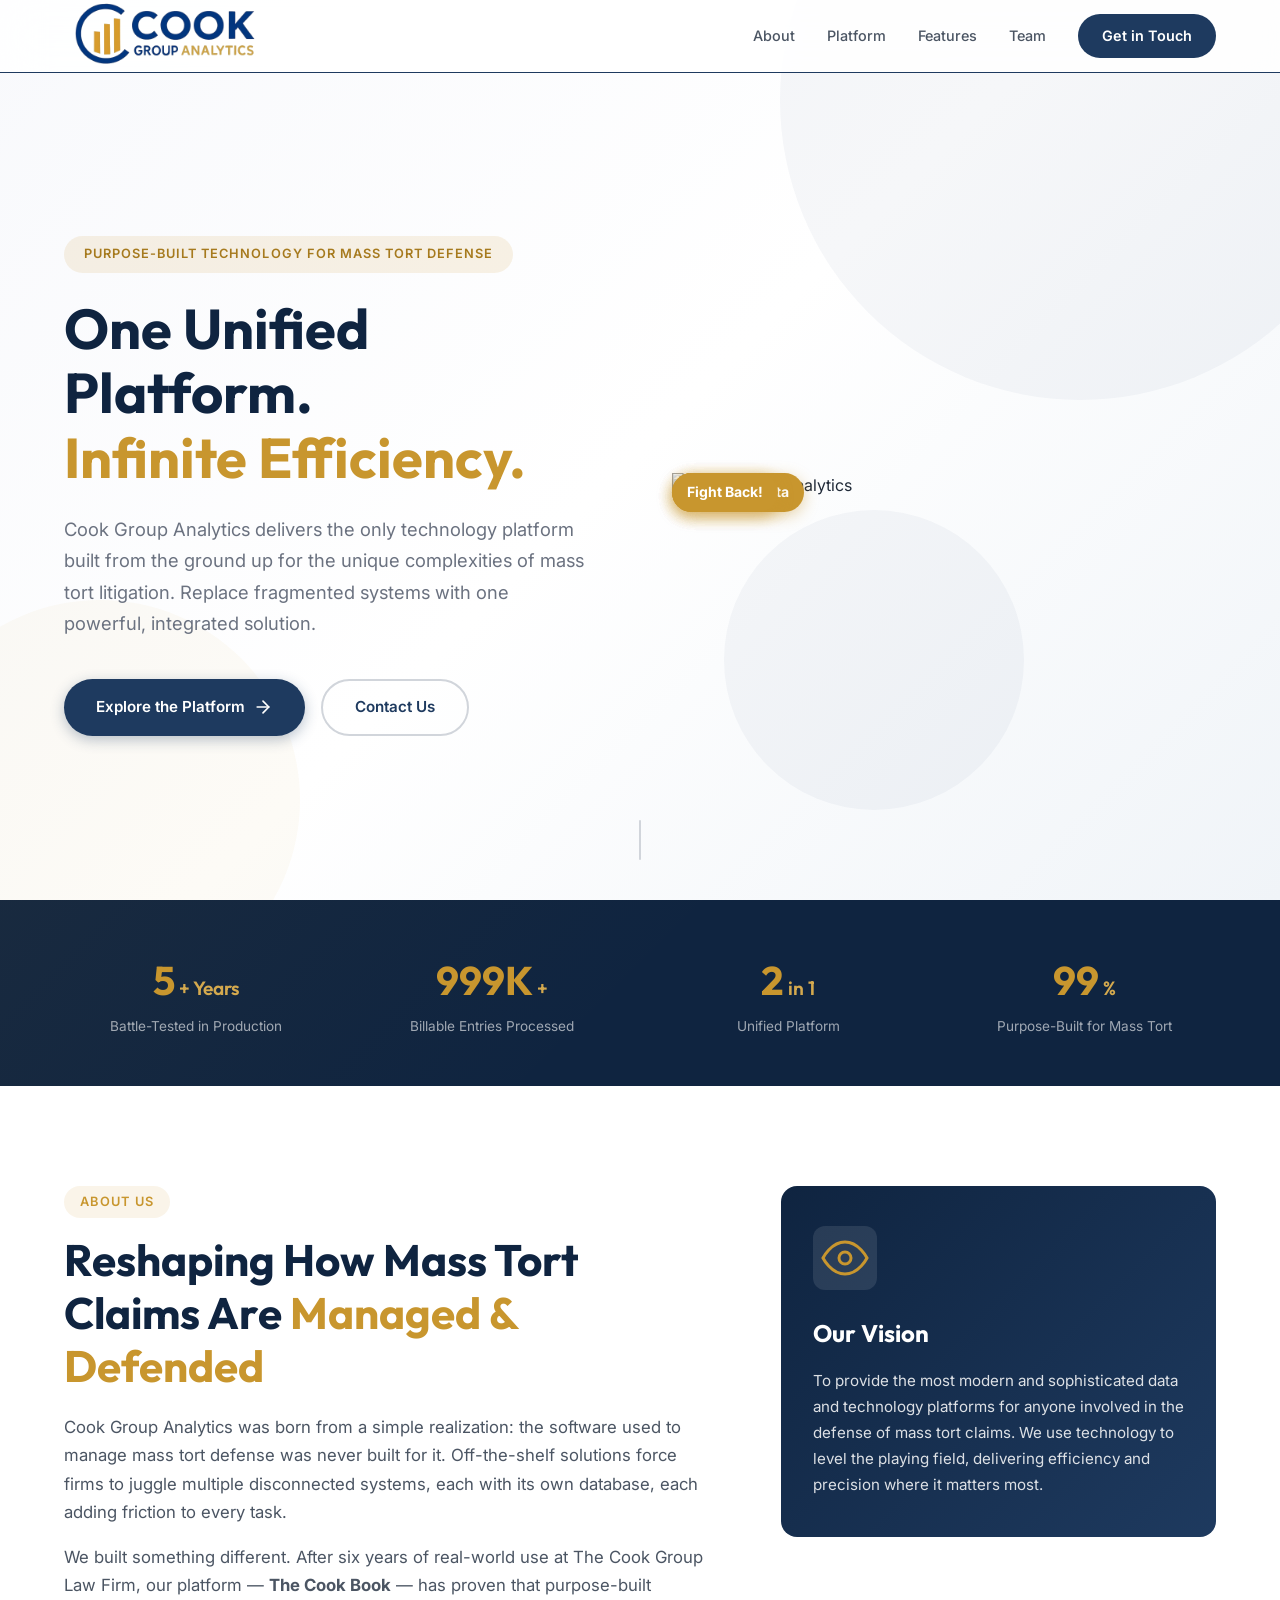
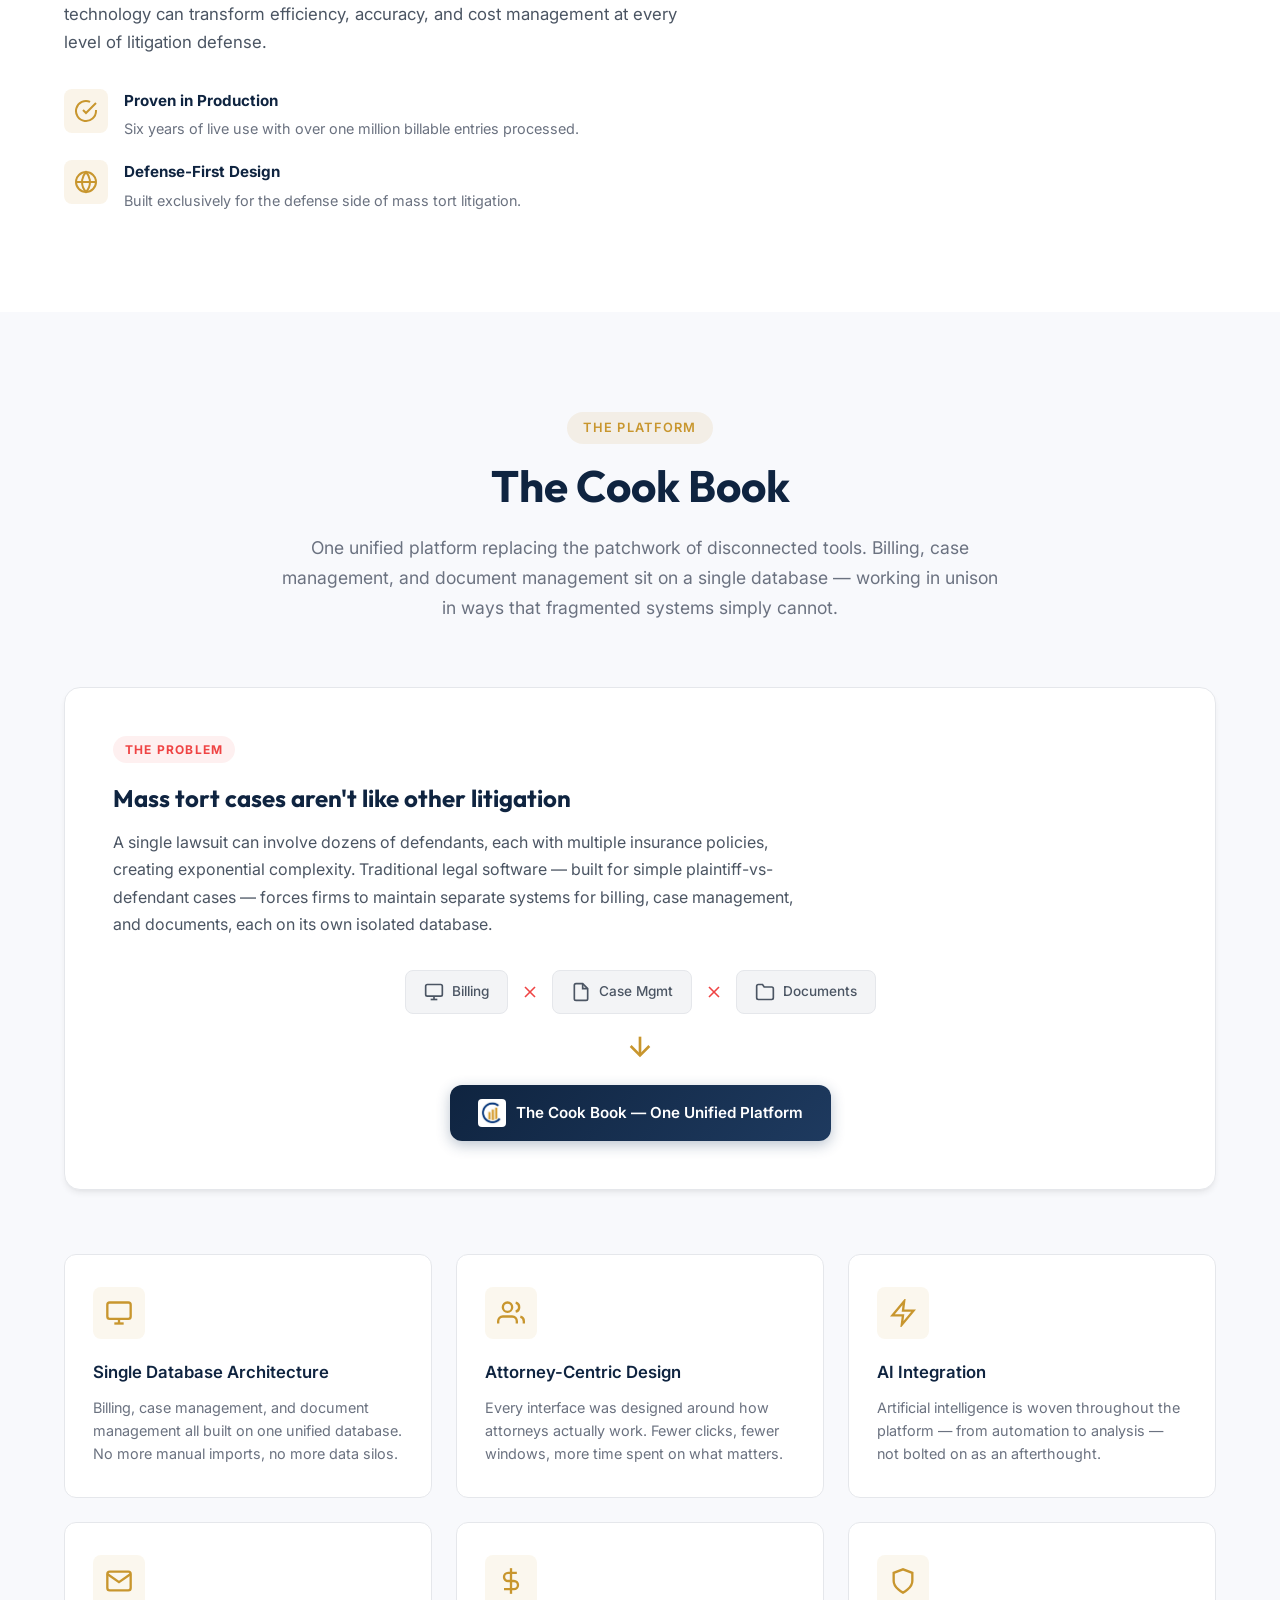
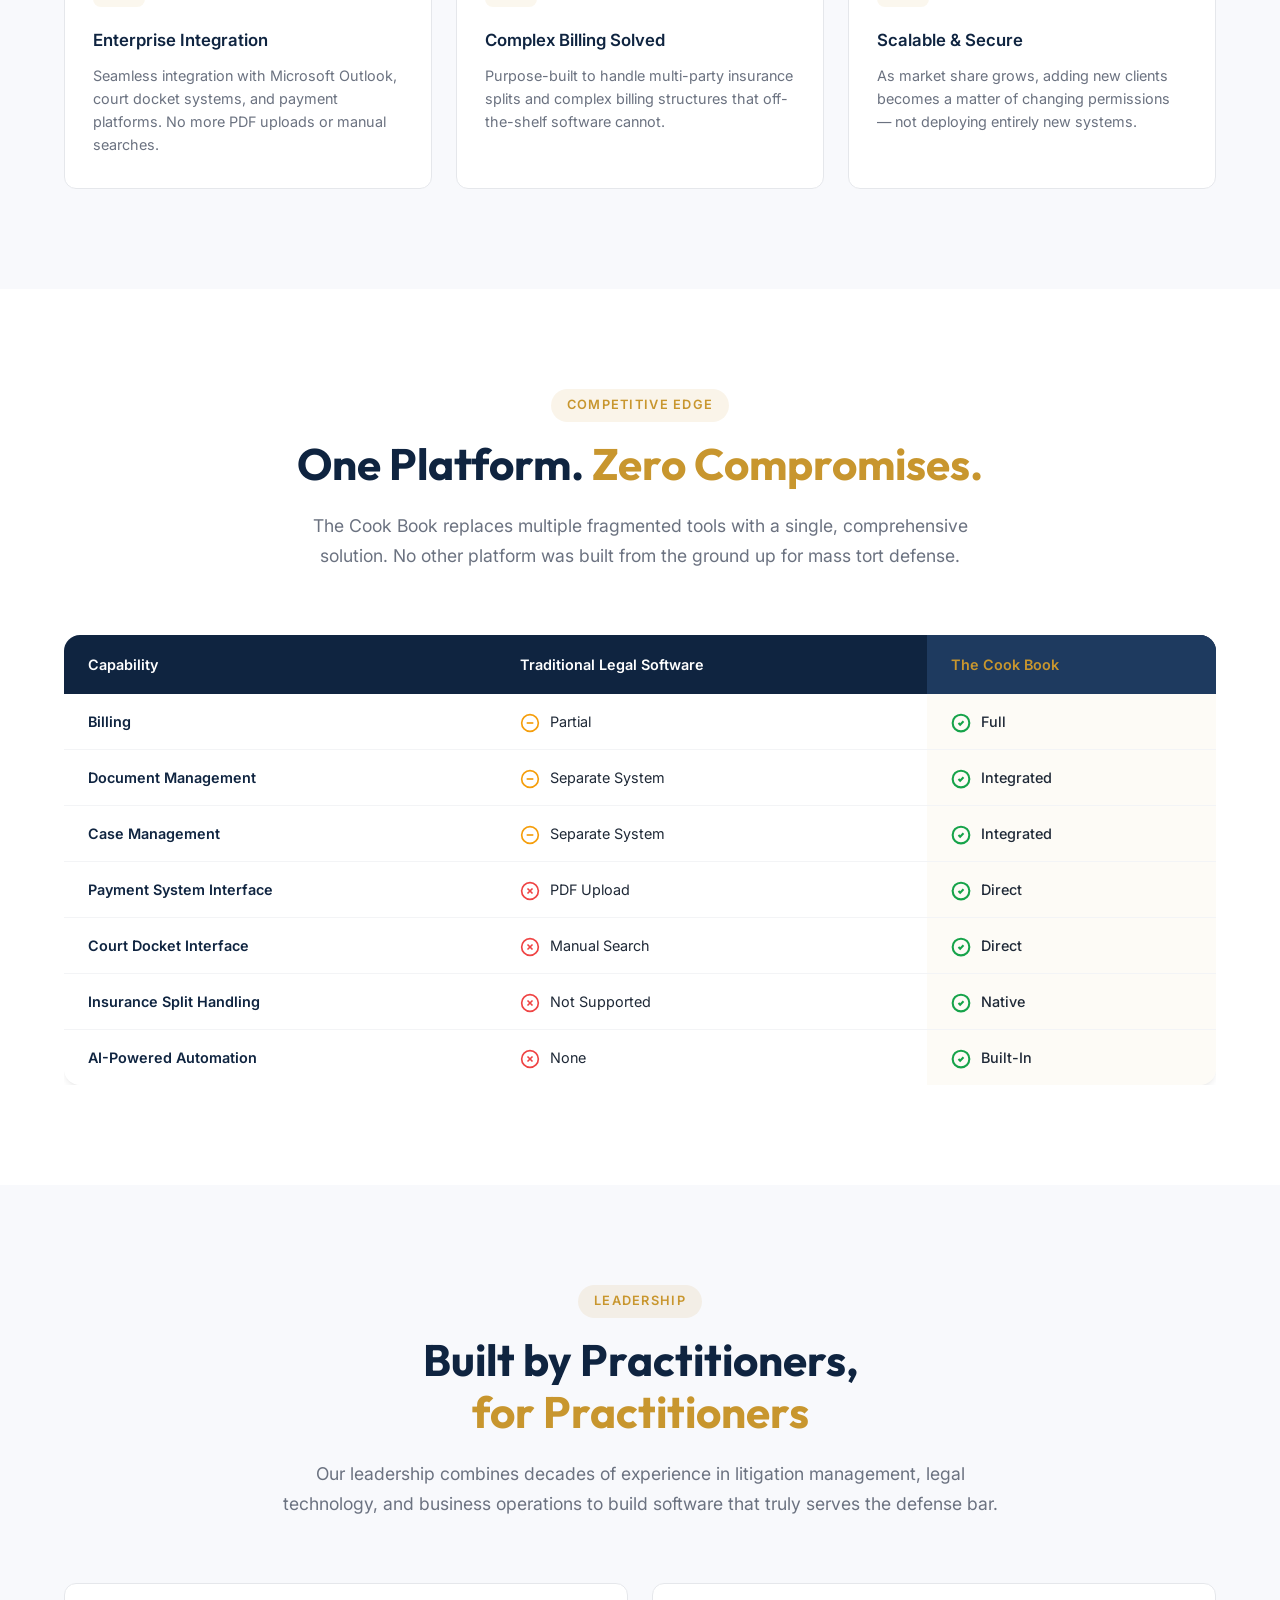
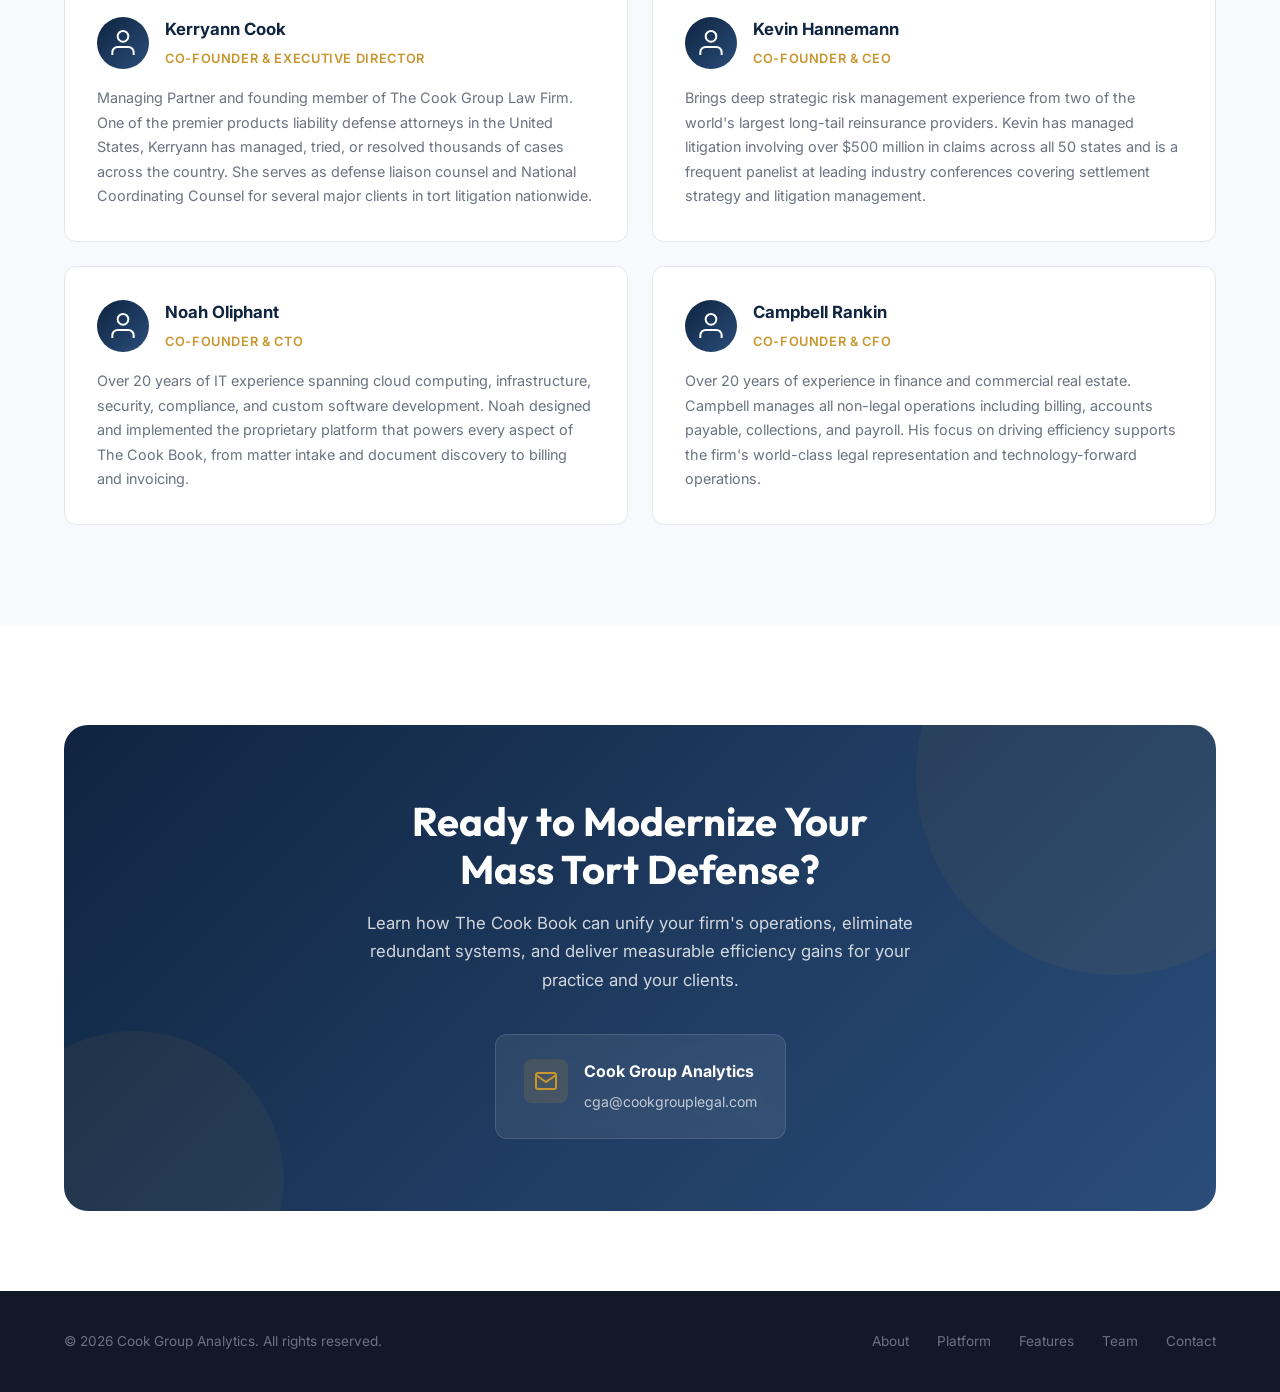
==== commit eb0e6530: "stars again" ====
--- a/index.html
+++ b/index.html
@@ -64,11 +64,16 @@
                 </div>
             </div>
             <div class="hero-visual animate-fade-up delay-200">
-                <div class="hero-visual animate-fade-up delay-200">
-                <div class="hero-graphic" style="background: none; border: none;">
-                    <img src="images/Generic_Attorney.jpg" alt="Cook Group Analytics" style="width: 100%; height: auto; border-radius: 12px; box-shadow: 0 20px 40px rgba(0,0,0,0.3);">
-                </div>
-            </div>
+    <div class="hero-graphic">
+        <div class="stars-container">
+            <div class="star-item star-1">Defendants</div>
+            <div class="star-item star-2">Use YOUR Data</div>
+            <div class="star-item star-3">Fight Back!</div>
+        </div>
+        
+        <img src="images/Generic Attorney.jpg" alt="Cook Group Analytics" class="hero-image-new">
+    </div>
+</div>
             </div>
         </div>
         <div class="hero-scroll-indicator">
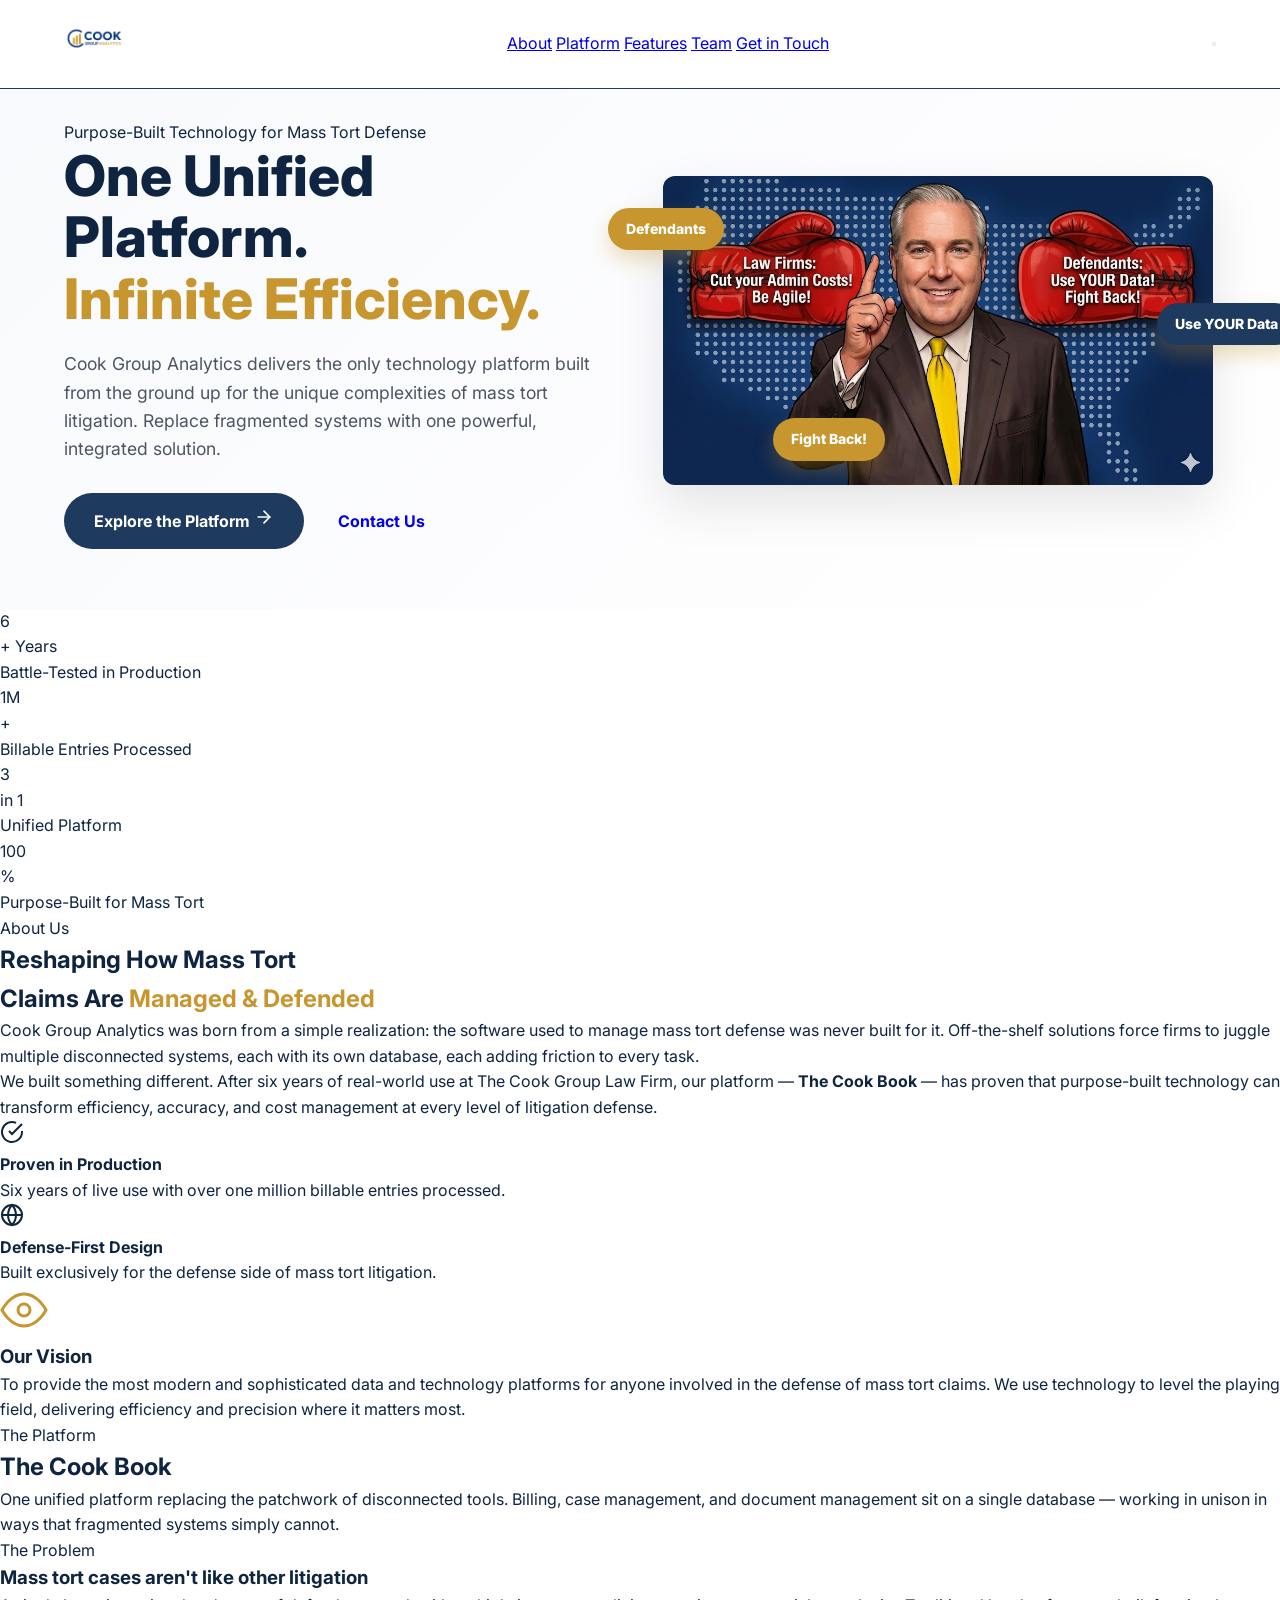
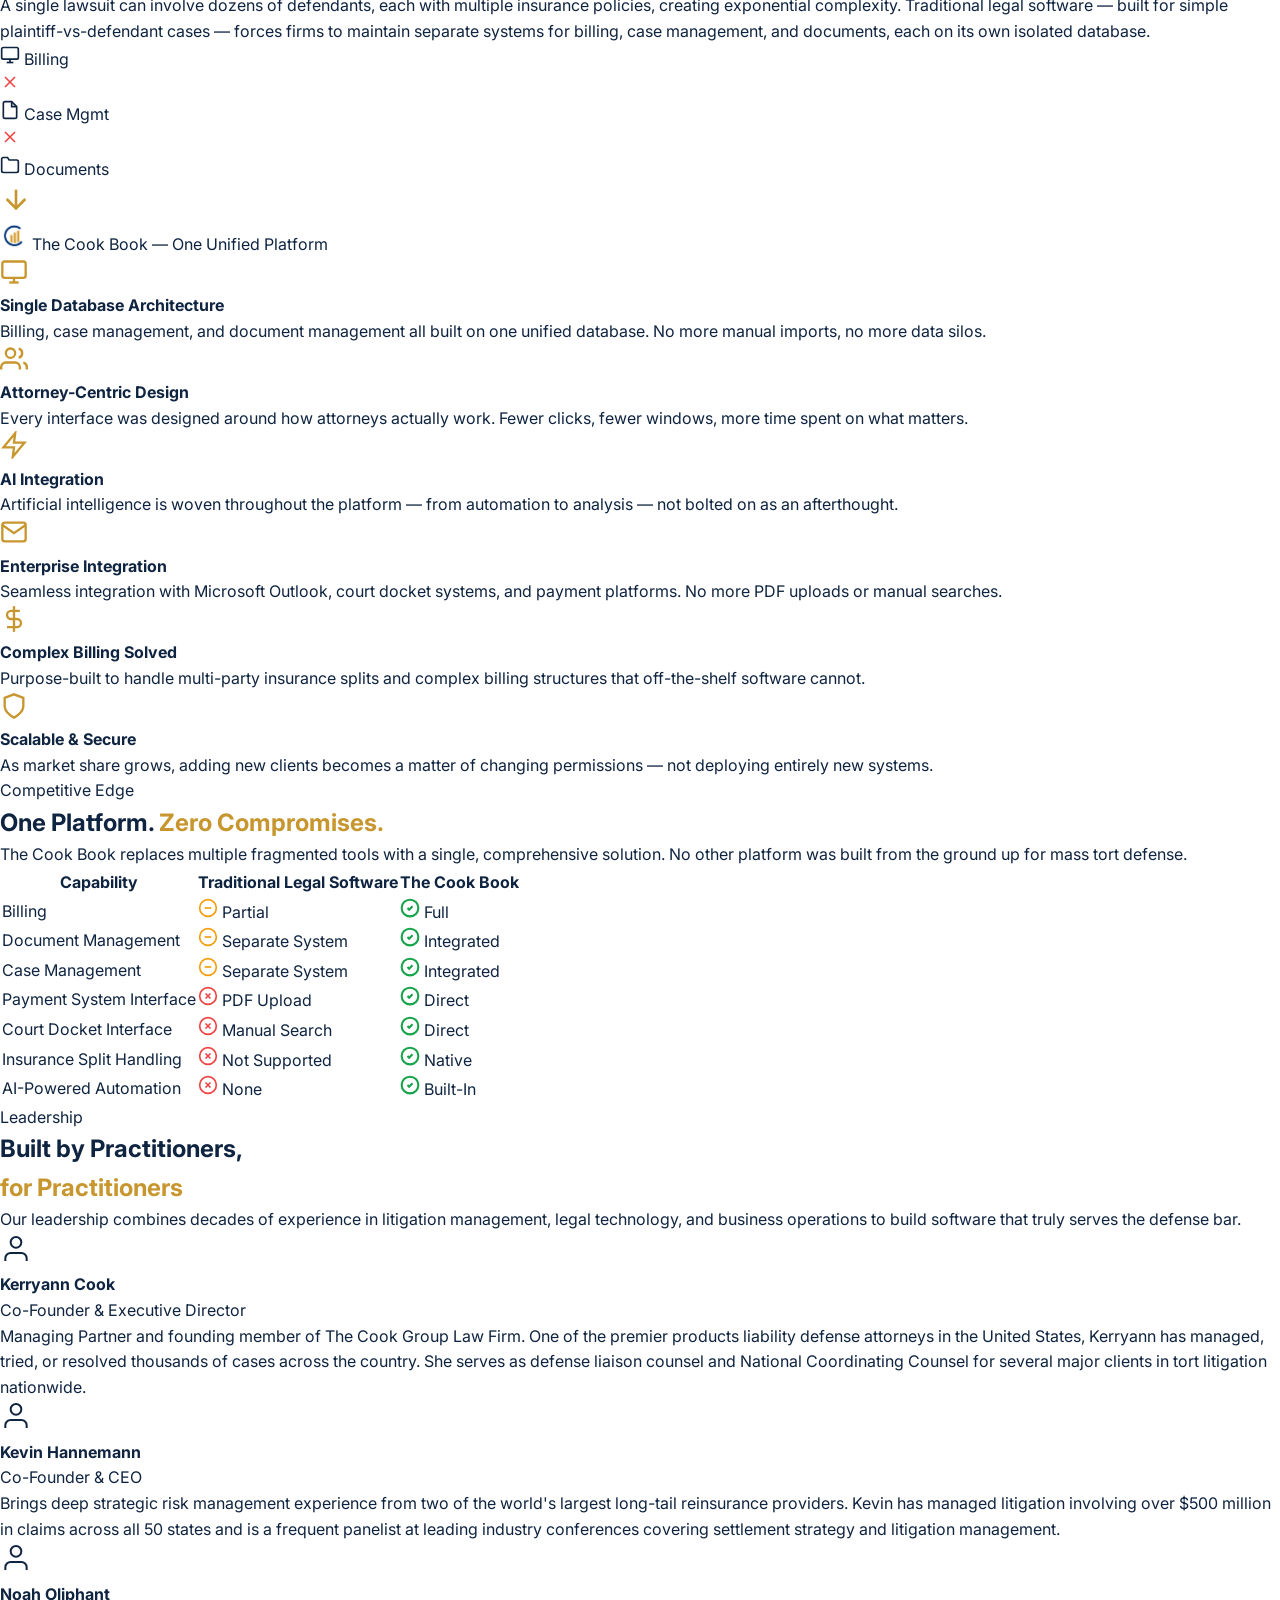
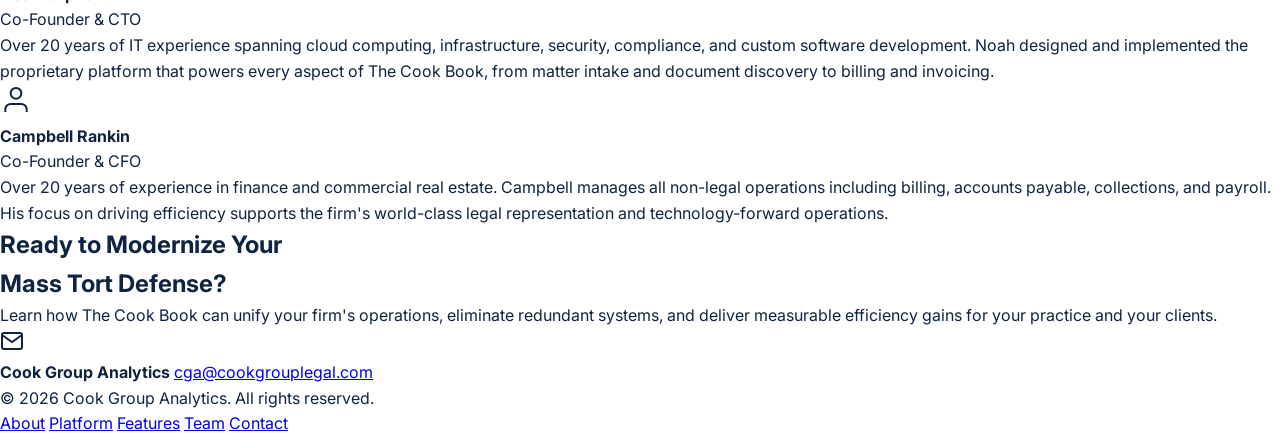
==== commit 7cd0df9f: "Update index.html" ====
--- a/index.html
+++ b/index.html
@@ -71,7 +71,7 @@
             <div class="star-item star-3">Fight Back!</div>
         </div>
         
-        <img src="images/Generic Attorney.jpg" alt="Cook Group Analytics" class="hero-image-new">
+        <img src="images/Generic_Attorney.jpg" alt="Cook Group Analytics" class="hero-image-new">
     </div>
 </div>
             </div>
--- a/styles.css
+++ b/styles.css
@@ -1,1450 +1,88 @@
 /* ============================================
-   Cook Group Analytics - Website Styles
+   Cook Group Analytics - Cleaned & Streamlined
    ============================================ */
 
-/* --- CSS Custom Properties --- */
 :root {
     --navy: #1e3a5f;
     --navy-dark: #0f2440;
-    --navy-light: #2a4d7a;
     --gold: #c8962e;
-    --gold-light: #d4a94e;
-    --gold-dark: #a67a1e;
     --white: #ffffff;
     --off-white: #f8f9fc;
-    --gray-50: #f9fafb;
-    --gray-100: #f3f4f6;
-    --gray-200: #e5e7eb;
-    --gray-300: #d1d5db;
-    --gray-400: #9ca3af;
-    --gray-500: #6b7280;
     --gray-600: #4b5563;
-    --gray-700: #374151;
-    --gray-800: #1f2937;
-    --gray-900: #111827;
-    --red: #ef4444;
-    --green: #16a34a;
-    --amber: #f59e0b;
-
-    --font-sans: 'Inter', -apple-system, BlinkMacSystemFont, 'Segoe UI', sans-serif;
-    --font-display: 'Outfit', 'Inter', sans-serif;
-
-    --shadow-sm: 0 1px 2px rgba(0,0,0,0.05);
-    --shadow: 0 4px 6px -1px rgba(0,0,0,0.07), 0 2px 4px -2px rgba(0,0,0,0.05);
-    --shadow-md: 0 10px 25px -3px rgba(0,0,0,0.08), 0 4px 6px -4px rgba(0,0,0,0.05);
-    --shadow-lg: 0 20px 50px -12px rgba(0,0,0,0.12);
-    --shadow-xl: 0 25px 60px -12px rgba(0,0,0,0.18);
-
-    --radius-sm: 8px;
     --radius: 12px;
-    --radius-lg: 16px;
-    --radius-xl: 24px;
-
-    --transition: 0.3s cubic-bezier(0.4, 0, 0.2, 1);
-    --transition-slow: 0.6s cubic-bezier(0.4, 0, 0.2, 1);
 }
 
-/* --- Reset & Base --- */
-*, *::before, *::after {
-    margin: 0;
-    padding: 0;
-    box-sizing: border-box;
+/* --- Base Reset --- */
+*, *::before, *::after { margin: 0; padding: 0; box-sizing: border-box; }
+body { font-family: 'Inter', sans-serif; color: var(--navy-dark); line-height: 1.6; background: var(--white); overflow-x: hidden; }
+
+/* --- Navigation Fix --- */
+.navbar { position: fixed; top: 0; width: 100%; z-index: 1000; background: rgba(255, 255, 255, 0.95); border-bottom: 1px solid var(--navy); padding: 10px 0; }
+.nav-container { max-width: 1200px; margin: 0 auto; padding: 0 24px; display: flex; justify-content: space-between; align-items: center; }
+.nav-logo-img { height: 60px; width: auto; } /* Scaled logo to fit better */
+
+/* --- Hero Section --- */
+.hero { padding: 120px 0 60px; background: linear-gradient(135deg, var(--off-white) 0%, var(--white) 100%); }
+.hero-container { max-width: 1200px; margin: 0 auto; padding: 0 24px; display: grid; grid-template-columns: 1fr 1fr; gap: 40px; align-items: center; }
+
+.hero-title { font-size: 3.5rem; font-weight: 800; line-height: 1.1; margin-bottom: 20px; color: var(--navy-dark); }
+.text-gold { color: var(--gold); }
+.hero-subtitle { font-size: 1.1rem; color: var(--gray-600); margin-bottom: 30px; }
+
+/* --- The Attorney & Stars Logic --- */
+.hero-graphic {
+    position: relative;
+    width: 100%;
+    max-width: 550px;
+    margin: 0 auto;
 }
 
-html {
-    scroll-behavior: smooth;
-    scroll-padding-top: 80px;
+.hero-image-new {
+    width: 100%;
+    height: auto;
+    border-radius: var(--radius);
+    box-shadow: 0 20px 50px rgba(0,0,0,0.1);
+    position: relative;
+    z-index: 1;
 }
 
-body {
-    font-family: var(--font-sans);
-    color: var(--gray-800);
-    line-height: 1.6;
-    background: var(--white);
-    overflow-x: hidden;
-    -webkit-font-smoothing: antialiased;
-    -moz-osx-font-smoothing: grayscale;
-}
-
-img {
-    max-width: 100%;
-    height: auto;
-    display: block;
-}
-
-a {
-    text-decoration: none;
-    color: inherit;
-    transition: color var(--transition);
-}
-
-/* --- Layout --- */
-.container {
-    max-width: 1200px;
-    margin: 0 auto;
-    padding: 0 24px;
-}
-
-.section {
-    padding: 100px 0;
-}
-
-.section-header {
-    text-align: center;
-    max-width: 720px;
-    margin: 0 auto 64px;
-}
-
-.section-tag {
-    display: inline-block;
-    font-size: 0.8rem;
-    font-weight: 600;
-    letter-spacing: 0.1em;
-    text-transform: uppercase;
-    color: var(--gold);
-    background: rgba(200, 150, 46, 0.1);
-    padding: 6px 16px;
-    border-radius: 100px;
-    margin-bottom: 16px;
-}
-
-.section-title {
-    font-family: var(--font-display);
-    font-size: clamp(2rem, 4vw, 2.75rem);
-    font-weight: 700;
-    color: var(--navy-dark);
-    line-height: 1.2;
-    margin-bottom: 20px;
-}
-
-.section-subtitle {
-    font-size: 1.1rem;
-    color: var(--gray-500);
-    line-height: 1.7;
-}
-
-.section-description {
-    font-size: 1.05rem;
-    color: var(--gray-600);
-    line-height: 1.7;
-    margin-bottom: 16px;
-}
-
-.text-gold {
-    color: var(--gold);
-}
-
-/* --- Navigation --- */
-.navbar {
-    position: fixed;
-    top: 0;
-    left: 0;
-    right: 0;
-    z-index: 1000;
-    background: rgba(255, 255, 255, 0.85);
-    backdrop-filter: blur(20px);
-    -webkit-backdrop-filter: blur(20px);
-    border-bottom: 1px solid transparent;
-    transition: all var(--transition);
-    border-bottom: 1px solid var(--navy);
-}
-
-.navbar.scrolled {
-    background: rgba(255, 255, 255, 0.95);
-    border-bottom-color: var(--gray-200);
-    box-shadow: var(--shadow-sm);
-}
-
-.nav-container {
-    max-width: 1200px;
-    margin: 0 auto;
-    padding: 0 24px;
-    display: flex;
-    align-items: center;
-    justify-content: space-between;
-    height: 72px;
-    
-}
-
-.nav-logo-img {
-    height: 200px;
-    width: auto;
-    margin-top:5px;
-}
-
-.nav-links {
-    display: flex;
-    align-items: center;
-    gap: 32px;
-}
-
-.nav-link {
-    font-size: 0.9rem;
-    font-weight: 500;
-    color: var(--gray-600);
-    position: relative;
-    padding: 4px 0;
-}
-
-.nav-link::after {
-    content: '';
-    position: absolute;
-    bottom: -2px;
-    left: 0;
-    width: 0;
-    height: 2px;
-    background: var(--gold);
-    transition: width var(--transition);
-}
-
-.nav-link:hover {
-    color: var(--navy);
-}
-
-.nav-link:hover::after {
-    width: 100%;
-}
-
-.nav-cta {
-    background: var(--navy);
-    color: var(--white) !important;
-    padding: 10px 24px;
-    border-radius: 100px;
-    font-weight: 600;
-}
-
-.nav-cta::after {
-    display: none;
-}
-
-.nav-cta:hover {
-    background: var(--navy-light);
-    color: var(--white) !important;
-}
-
-.nav-toggle {
-    display: none;
-    flex-direction: column;
-    gap: 5px;
-    background: none;
-    border: none;
-    cursor: pointer;
-    padding: 8px;
-}
-
-.nav-toggle span {
-    width: 24px;
-    height: 2px;
-    background: var(--navy);
-    border-radius: 2px;
-    transition: all var(--transition);
-}
-
-/* --- Hero Section --- */
-.hero {
-    position: relative;
-    min-height: 100vh;
-    display: flex;
-    align-items: center;
-    padding-top: 72px;
-    overflow: hidden;
-    background: linear-gradient(135deg, var(--off-white) 0%, var(--white) 50%, #f0f4f8 100%);
-}
-
-.hero-bg-shapes {
+/* --- The Swirling Stars --- */
+.stars-container {
     position: absolute;
     inset: 0;
-    pointer-events: none;
-    overflow: hidden;
-}
-
-.shape {
-    position: absolute;
-    border-radius: 50%;
-    opacity: 0.04;
-}
-
-.shape-1 {
-    width: 600px;
-    height: 600px;
-    background: var(--navy);
-    top: -200px;
-    right: -100px;
-}
-
-.shape-2 {
-    width: 400px;
-    height: 400px;
-    background: var(--gold);
-    bottom: -100px;
-    left: -100px;
-}
-
-.shape-3 {
-    width: 300px;
-    height: 300px;
-    background: var(--navy);
-    bottom: 10%;
-    right: 20%;
-}
-
-.hero-container {
-    max-width: 1200px;
-    margin: 0 auto;
-    padding: 0 24px;
-    display: grid;
-    grid-template-columns: 1fr 1fr;
-    gap: 64px;
-    align-items: center;
-}
-
-.hero-badge {
-    display: inline-block;
-    font-size: 0.8rem;
-    font-weight: 600;
-    letter-spacing: 0.08em;
-    text-transform: uppercase;
-    color: var(--gold-dark);
-    background: rgba(200, 150, 46, 0.12);
-    padding: 8px 20px;
-    border-radius: 100px;
-    margin-bottom: 24px;
-}
-
-.hero-title {
-    font-family: var(--font-display);
-    font-size: clamp(2.5rem, 5vw, 3.5rem);
-    font-weight: 700;
-    color: var(--navy-dark);
-    line-height: 1.15;
-    margin-bottom: 24px;
-}
-
-.hero-subtitle {
-    font-size: 1.15rem;
-    color: var(--gray-500);
-    line-height: 1.7;
-    margin-bottom: 40px;
-    max-width: 520px;
-}
-
-.hero-actions {
-    display: flex;
-    gap: 16px;
-    flex-wrap: wrap;
-}
-
-/* --- Buttons --- */
-.btn {
-    display: inline-flex;
-    align-items: center;
-    gap: 8px;
-    font-family: var(--font-sans);
-    font-size: 0.95rem;
-    font-weight: 600;
-    padding: 14px 32px;
-    border-radius: 100px;
-    cursor: pointer;
-    transition: all var(--transition);
-    border: none;
-}
-
-.btn-primary {
-    background: var(--navy);
-    color: var(--white);
-    box-shadow: 0 4px 14px rgba(30, 58, 95, 0.3);
-}
-
-.btn-primary:hover {
-    background: var(--navy-light);
-    box-shadow: 0 6px 20px rgba(30, 58, 95, 0.4);
-    transform: translateY(-2px);
-}
-
-.btn-outline {
-    background: transparent;
-    color: var(--navy);
-    border: 2px solid var(--gray-300);
-}
-
-.btn-outline:hover {
-    border-color: var(--navy);
-    background: rgba(30, 58, 95, 0.04);
-}
-
-/* --- Hero Visual / Dashboard Mockup --- */
-.hero-visual {
-    position: relative;
-}
-
-.hero-graphic {
-    position: relative;
-}
-
-.dashboard-mockup {
-    background: var(--white);
-    border-radius: var(--radius-lg);
-    box-shadow: var(--shadow-xl);
-    overflow: hidden;
-    border: 1px solid var(--gray-200);
-}
-
-.mockup-header {
-    display: flex;
-    align-items: center;
-    gap: 12px;
-    padding: 14px 20px;
-    background: var(--gray-50);
-    border-bottom: 1px solid var(--gray-200);
-}
-
-.mockup-dots {
-    display: flex;
-    gap: 6px;
-}
-
-.mockup-dots span {
-    width: 10px;
-    height: 10px;
-    border-radius: 50%;
-}
-
-.mockup-dots span:nth-child(1) { background: #ef4444; }
-.mockup-dots span:nth-child(2) { background: #f59e0b; }
-.mockup-dots span:nth-child(3) { background: #22c55e; }
-
-.mockup-title {
-    font-size: 0.8rem;
-    font-weight: 600;
-    color: var(--gray-500);
-}
-
-.mockup-body {
-    display: flex;
-    min-height: 280px;
-}
-
-.mockup-sidebar {
-    width: 48px;
-    background: var(--navy-dark);
-    padding: 16px 10px;
-    display: flex;
-    flex-direction: column;
-    gap: 10px;
-}
-
-.mockup-nav-item {
-    height: 28px;
-    border-radius: 6px;
-    background: rgba(255,255,255,0.08);
-    transition: background var(--transition);
-}
-
-.mockup-nav-item.active {
-    background: var(--gold);
-}
-
-.mockup-content {
-    flex: 1;
-    padding: 20px;
-    display: flex;
-    flex-direction: column;
-    gap: 16px;
-}
-
-.mockup-stat-row {
-    display: flex;
-    gap: 12px;
-}
-
-.mockup-stat {
-    flex: 1;
-    background: var(--gray-50);
-    border-radius: var(--radius-sm);
-    padding: 12px;
-}
-
-.mockup-stat-label {
-    height: 8px;
-    width: 60%;
-    background: var(--gray-200);
-    border-radius: 4px;
-    margin-bottom: 8px;
-}
-
-.mockup-stat-value {
-    height: 12px;
-    width: 40%;
-    background: var(--gray-300);
-    border-radius: 4px;
-    margin-bottom: 10px;
-}
-
-.mockup-stat-bar {
-    height: 6px;
-    background: var(--gray-200);
-    border-radius: 4px;
-    overflow: hidden;
-}
-
-.bar-fill {
-    height: 100%;
-    background: var(--navy);
-    border-radius: 4px;
-    animation: barGrow 2s ease-out forwards;
-    transform-origin: left;
-}
-
-.bar-fill.gold {
-    background: var(--gold);
-}
-
-.mockup-chart {
-    display: flex;
-    align-items: flex-end;
-    gap: 6px;
-    height: 80px;
-    padding: 0 4px;
-}
-
-.chart-bar {
-    flex: 1;
-    background: var(--navy);
-    border-radius: 4px 4px 0 0;
-    opacity: 0.7;
-    animation: chartBarGrow 1.5s ease-out forwards;
-    transform-origin: bottom;
-}
-
-.chart-bar.gold {
-    background: var(--gold);
-}
-
-.mockup-table {
-    display: flex;
-    flex-direction: column;
-    gap: 6px;
-}
-
-.table-row {
-    height: 14px;
-    background: var(--gray-100);
-    border-radius: 4px;
-}
-
-.table-row.header {
-    background: var(--gray-200);
-}
-
-/* Floating Cards */
-.floating-card {
-    position: absolute;
-    background: var(--white);
-    padding: 10px 16px;
-    border-radius: var(--radius);
-    box-shadow: var(--shadow-lg);
-    display: flex;
-    align-items: center;
-    gap: 8px;
-    font-size: 0.8rem;
-    font-weight: 600;
-    color: var(--gray-700);
-    border: 1px solid var(--gray-100);
     z-index: 10;
-}
-
-.card-1 {
-    top: -10px;
-    right: -10px;
-}
-
-.card-2 {
-    bottom: 60px;
-    left: -20px;
-}
-
-.card-3 {
-    bottom: -10px;
-    right: 40px;
-}
-
-/* Hero Scroll Indicator */
-.hero-scroll-indicator {
-    position: absolute;
-    bottom: 40px;
-    left: 50%;
-    transform: translateX(-50%);
-}
-
-.scroll-line {
-    width: 2px;
-    height: 40px;
-    background: var(--gray-300);
-    border-radius: 2px;
-    position: relative;
-    overflow: hidden;
-}
-
-.scroll-line::after {
-    content: '';
-    position: absolute;
-    top: -100%;
-    left: 0;
-    width: 100%;
-    height: 50%;
-    background: var(--gold);
-    border-radius: 2px;
-    animation: scrollDot 2s ease-in-out infinite;
-}
-
-/* --- Stats Bar --- */
-.stats-bar {
-    background: var(--navy-dark);
-    padding: 48px 0;
-    position: relative;
-}
-
-.stats-bar::before {
-    content: '';
-    position: absolute;
-    inset: 0;
-    background: linear-gradient(135deg, rgba(200, 150, 46, 0.05) 0%, transparent 50%);
-}
-
-.stats-grid {
-    display: grid;
-    grid-template-columns: repeat(4, 1fr);
-    gap: 32px;
-    position: relative;
-}
-
-.stat-item {
-    text-align: center;
-    color: var(--white);
-}
-
-.stat-number {
-    font-family: var(--font-display);
-    font-size: 2.5rem;
-    font-weight: 700;
-    color: var(--gold);
-    display: inline;
-}
-
-.stat-suffix {
-    font-family: var(--font-display);
-    font-size: 1.2rem;
-    font-weight: 600;
-    color: var(--gold-light);
-    display: inline;
-}
-
-.stat-label {
-    font-size: 0.85rem;
-    color: rgba(255,255,255,0.6);
-    margin-top: 4px;
-    font-weight: 400;
-}
-
-/* --- About Section --- */
-.about {
-    background: var(--white);
-}
-
-.section-grid {
-    display: grid;
-    grid-template-columns: 1.2fr 0.8fr;
-    gap: 64px;
-    align-items: start;
-}
-
-.about-highlights {
-    display: flex;
-    flex-direction: column;
-    gap: 20px;
-    margin-top: 32px;
-}
-
-.highlight {
-    display: flex;
-    gap: 16px;
-    align-items: flex-start;
-}
-
-.highlight-icon {
-    flex-shrink: 0;
-    width: 44px;
-    height: 44px;
-    border-radius: var(--radius-sm);
-    background: rgba(200, 150, 46, 0.1);
-    display: flex;
-    align-items: center;
-    justify-content: center;
-    color: var(--gold);
-}
-
-.highlight strong {
-    display: block;
-    font-size: 0.95rem;
-    color: var(--navy-dark);
-    margin-bottom: 4px;
-}
-
-.highlight p {
-    font-size: 0.9rem;
-    color: var(--gray-500);
-    line-height: 1.6;
-    margin: 0;
-}
-
-.vision-card {
-    background: linear-gradient(135deg, var(--navy-dark) 0%, var(--navy) 100%);
-    border-radius: var(--radius-lg);
-    padding: 40px 32px;
-    color: var(--white);
-    position: sticky;
-    top: 100px;
-}
-
-.vision-icon {
-    width: 64px;
-    height: 64px;
-    border-radius: var(--radius);
-    background: rgba(255,255,255,0.1);
-    display: flex;
-    align-items: center;
-    justify-content: center;
-    margin-bottom: 24px;
-}
-
-.vision-card h3 {
-    font-family: var(--font-display);
-    font-size: 1.5rem;
-    margin-bottom: 16px;
-}
-
-.vision-card p {
-    font-size: 0.95rem;
-    line-height: 1.7;
-    opacity: 0.85;
-}
-
-/* --- Product Section --- */
-.product {
-    background: var(--off-white);
-}
-
-.problem-card {
-    background: var(--white);
-    border-radius: var(--radius-lg);
-    padding: 48px;
-    box-shadow: var(--shadow);
-    border: 1px solid var(--gray-200);
-    margin-bottom: 64px;
-}
-
-.problem-label {
-    display: inline-block;
-    font-size: 0.75rem;
-    font-weight: 700;
-    letter-spacing: 0.1em;
-    text-transform: uppercase;
-    color: var(--red);
-    background: rgba(239, 68, 68, 0.08);
-    padding: 4px 12px;
-    border-radius: 100px;
-    margin-bottom: 16px;
-}
-
-.problem-card h3 {
-    font-family: var(--font-display);
-    font-size: 1.5rem;
-    color: var(--navy-dark);
-    margin-bottom: 12px;
-}
-
-.problem-card > p {
-    font-size: 1rem;
-    color: var(--gray-600);
-    line-height: 1.7;
-    max-width: 700px;
-}
-
-.problem-visual {
-    margin-top: 32px;
-    display: flex;
-    flex-direction: column;
-    align-items: center;
-    gap: 16px;
-}
-
-.fragmented-systems {
-    display: flex;
-    align-items: center;
-    gap: 12px;
-    flex-wrap: wrap;
-    justify-content: center;
-}
-
-.system-bubble {
-    display: flex;
-    align-items: center;
-    gap: 8px;
-    background: var(--gray-100);
-    border: 1px solid var(--gray-200);
-    border-radius: var(--radius-sm);
-    padding: 10px 18px;
-    font-size: 0.85rem;
-    font-weight: 500;
-    color: var(--gray-600);
-}
-
-.system-break {
-    display: flex;
-    align-items: center;
-}
-
-.arrow-down {
-    animation: bounceDown 2s ease-in-out infinite;
-}
-
-.unified-bubble {
-    display: flex;
-    align-items: center;
-    gap: 10px;
-    background: linear-gradient(135deg, var(--navy-dark), var(--navy));
-    color: var(--white);
-    border-radius: var(--radius);
-    padding: 14px 28px;
-    font-size: 0.95rem;
-    font-weight: 600;
-    box-shadow: 0 4px 14px rgba(30, 58, 95, 0.3);
-}
-
-.unified-bubble img {
-    border-radius: 4px;
-}
-
-.product-features-grid {
-    display: grid;
-    grid-template-columns: repeat(3, 1fr);
-    gap: 24px;
-}
-
-.product-feature {
-    background: var(--white);
-    border-radius: var(--radius);
-    padding: 32px 28px;
-    border: 1px solid var(--gray-200);
-    transition: all var(--transition);
-}
-
-.product-feature:hover {
-    border-color: var(--gold);
-    box-shadow: var(--shadow-md);
-    transform: translateY(-4px);
-}
-
-.feature-icon-wrap {
-    width: 52px;
-    height: 52px;
-    border-radius: var(--radius-sm);
-    background: rgba(200, 150, 46, 0.08);
-    display: flex;
-    align-items: center;
-    justify-content: center;
-    margin-bottom: 20px;
-}
-
-.product-feature h4 {
-    font-size: 1.05rem;
-    font-weight: 600;
-    color: var(--navy-dark);
-    margin-bottom: 10px;
-}
-
-.product-feature p {
-    font-size: 0.9rem;
-    color: var(--gray-500);
-    line-height: 1.6;
-}
-
-/* --- Comparison Table --- */
-.comparison {
-    background: var(--white);
-}
-
-.comparison-table-wrap {
-    overflow-x: auto;
-    -webkit-overflow-scrolling: touch;
-}
-
-.comparison-table {
-    width: 100%;
-    border-collapse: collapse;
-    border-radius: var(--radius-lg);
-    overflow: hidden;
-    box-shadow: var(--shadow);
-}
-
-.comparison-table thead {
-    background: var(--navy-dark);
-    color: var(--white);
-}
-
-.comparison-table th {
-    padding: 18px 24px;
-    text-align: left;
-    font-size: 0.9rem;
-    font-weight: 600;
-    white-space: nowrap;
-}
-
-.comparison-table th.highlight-col {
-    background: var(--navy);
-    color: var(--gold);
-}
-
-.comparison-table td {
-    padding: 16px 24px;
-    font-size: 0.9rem;
-    border-bottom: 1px solid var(--gray-100);
-    vertical-align: middle;
-}
-
-.comparison-table td:first-child {
-    font-weight: 600;
-    color: var(--navy-dark);
-}
-
-.comparison-table td.highlight-col {
-    background: rgba(200, 150, 46, 0.04);
-    font-weight: 500;
-}
-
-.comparison-table td svg {
-    vertical-align: middle;
-    margin-right: 6px;
-}
-
-.comparison-table tbody tr:hover {
-    background: var(--gray-50);
-}
-
-.comparison-table tbody tr:hover td.highlight-col {
-    background: rgba(200, 150, 46, 0.08);
-}
-
-.comparison-table tbody tr:last-child td {
-    border-bottom: none;
-}
-
-/* --- Team Section --- */
-.team {
-    background: var(--off-white);
-}
-
-.team-grid {
-    display: grid;
-    grid-template-columns: repeat(2, 1fr);
-    gap: 24px;
-}
-
-.team-card {
-    background: var(--white);
-    border-radius: var(--radius);
-    padding: 32px;
-    border: 1px solid var(--gray-200);
-    transition: all var(--transition);
-}
-
-.team-card:hover {
-    box-shadow: var(--shadow-md);
-    transform: translateY(-2px);
-}
-
-.team-card-header {
-    display: flex;
-    align-items: center;
-    gap: 16px;
-    margin-bottom: 16px;
-}
-
-.team-avatar {
-    width: 52px;
-    height: 52px;
-    border-radius: 50%;
-    background: linear-gradient(135deg, var(--navy-dark), var(--navy-light));
-    display: flex;
-    align-items: center;
-    justify-content: center;
-    color: var(--white);
-    flex-shrink: 0;
-}
-
-.team-card h4 {
-    font-size: 1.05rem;
-    font-weight: 700;
-    color: var(--navy-dark);
-    margin-bottom: 2px;
-}
-
-.team-role {
-    font-size: 0.8rem;
-    font-weight: 600;
-    color: var(--gold);
-    text-transform: uppercase;
-    letter-spacing: 0.05em;
-}
-
-.team-card p {
-    font-size: 0.9rem;
-    color: var(--gray-500);
-    line-height: 1.7;
-}
-
-/* --- Contact / CTA Section --- */
-.contact {
-    background: var(--white);
-    padding-bottom: 80px;
-}
-
-.cta-card {
-    background: linear-gradient(135deg, var(--navy-dark) 0%, var(--navy) 50%, var(--navy-light) 100%);
-    border-radius: var(--radius-xl);
-    padding: 72px 64px;
-    position: relative;
-    overflow: hidden;
-}
-
-.cta-bg-shapes {
-    position: absolute;
-    inset: 0;
-    pointer-events: none;
-}
-
-.cta-shape {
-    position: absolute;
-    border-radius: 50%;
-    opacity: 0.06;
-    background: var(--gold);
-}
-
-.cta-shape-1 {
-    width: 400px;
-    height: 400px;
-    top: -150px;
-    right: -100px;
-}
-
-.cta-shape-2 {
-    width: 300px;
-    height: 300px;
-    bottom: -120px;
-    left: -80px;
-}
-
-.cta-content {
-    position: relative;
-    z-index: 1;
-    color: var(--white);
-    text-align: center;
-}
-
-.cta-content h2 {
-    font-family: var(--font-display);
-    font-size: clamp(1.75rem, 3.5vw, 2.5rem);
-    font-weight: 700;
-    margin-bottom: 16px;
-    line-height: 1.2;
-}
-
-.cta-content > p {
-    font-size: 1.05rem;
-    opacity: 0.8;
-    max-width: 600px;
-    margin: 0 auto 40px;
-    line-height: 1.7;
-}
-
-.cta-contacts {
-    display: flex;
-    gap: 24px;
-    justify-content: center;
-    flex-wrap: wrap;
-}
-
-.contact-card {
-    display: flex;
-    gap: 16px;
-    align-items: flex-start;
-    background: rgba(255,255,255,0.08);
-    border: 1px solid rgba(255,255,255,0.12);
-    border-radius: var(--radius);
-    padding: 24px 28px;
-    text-align: left;
-    backdrop-filter: blur(10px);
-    transition: all var(--transition);
-}
-
-.contact-card:hover {
-    background: rgba(255,255,255,0.14);
-    transform: translateY(-2px);
-}
-
-.contact-icon {
-    width: 44px;
-    height: 44px;
-    border-radius: var(--radius-sm);
-    background: rgba(200, 150, 46, 0.15);
-    display: flex;
-    align-items: center;
-    justify-content: center;
-    color: var(--gold);
-    flex-shrink: 0;
-}
-
-.contact-card strong {
-    display: block;
-    font-size: 1rem;
-    margin-bottom: 6px;
-    color: var(--white);
-}
-
-.contact-card a {
-    display: block;
-    font-size: 0.88rem;
-    color: rgba(255,255,255,0.7);
-    transition: color var(--transition);
-    line-height: 1.6;
-}
-
-.contact-card a:hover {
-    color: var(--gold);
-}
-
-/* --- Footer --- */
-.footer {
-    background: var(--gray-900);
-    padding: 40px 0;
-}
-
-.footer-content {
-    display: flex;
-    align-items: center;
-    justify-content: space-between;
-    flex-wrap: wrap;
-    gap: 24px;
-}
-
-.footer-brand {
-    display: flex;
-    align-items: center;
-    gap: 20px;
-}
-
-.footer-brand p {
-    font-size: 0.85rem;
-    color: var(--gray-500);
-}
-
-.footer-links {
-    display: flex;
-    gap: 28px;
-}
-
-.footer-links a {
-    font-size: 0.85rem;
-    color: var(--gray-500);
-    transition: color var(--transition);
-}
-
-.footer-links a:hover {
-    color: var(--gold);
-}
-
-/* ============================================
-   Animations
-   ============================================ */
-
-/* Fade up on scroll */
-.animate-on-scroll {
-    opacity: 0;
-    transform: translateY(30px);
-    transition: opacity 0.7s ease-out, transform 0.7s ease-out;
-}
-
-.animate-on-scroll.visible {
-    opacity: 1;
-    transform: translateY(0);
-}
-
-/* Hero fade up */
-.animate-fade-up {
-    opacity: 0;
-    transform: translateY(40px);
-    animation: fadeUp 0.8s ease-out forwards;
-}
-
-.delay-200 {
-    animation-delay: 0.2s;
-}
-
-.delay-300 {
-    animation-delay: 0.3s;
-}
-
-.delay-500 {
-    animation-delay: 0.5s;
-}
-
-/* Floating animation */
-.animate-float {
-    animation: float 4s ease-in-out infinite;
-}
-
-.animate-float.delay-300 {
-    animation-delay: -1.5s;
-}
-
-.animate-float.delay-500 {
-    animation-delay: -2.5s;
-}
-
-@keyframes fadeUp {
-    from {
-        opacity: 0;
-        transform: translateY(40px);
-    }
-    to {
-        opacity: 1;
-        transform: translateY(0);
-    }
-}
-
-@keyframes float {
-    0%, 100% {
-        transform: translateY(0);
-    }
-    50% {
-        transform: translateY(-12px);
-    }
-}
-
-@keyframes scrollDot {
-    0% { top: -50%; }
-    100% { top: 120%; }
-}
-
-@keyframes barGrow {
-    from { transform: scaleX(0); }
-    to { transform: scaleX(1); }
-}
-
-@keyframes chartBarGrow {
-    from { transform: scaleY(0); }
-    to { transform: scaleY(1); }
-}
-
-@keyframes bounceDown {
-    0%, 100% { transform: translateY(0); }
-    50% { transform: translateY(8px); }
-}
-
-/* ============================================
-   Responsive
-   ============================================ */
-@media (max-width: 1024px) {
-    .hero-container {
-        grid-template-columns: 1fr;
-        gap: 48px;
-    }
-
-    .hero-visual {
-        max-width: 560px;
-        margin: 0 auto;
-    }
-
-    .hero-content {
-        text-align: center;
-    }
-
-    .hero-subtitle {
-        margin-left: auto;
-        margin-right: auto;
-    }
-
-    .hero-actions {
-        justify-content: center;
-    }
-
-    .section-grid {
-        grid-template-columns: 1fr;
-        gap: 40px;
-    }
-
-    .vision-card {
-        position: static;
-    }
-
-    .product-features-grid {
-        grid-template-columns: repeat(2, 1fr);
-    }
-}
-
-@media (max-width: 768px) {
-    .section {
-        padding: 72px 0;
-    }
-
-    .nav-links {
-        display: none;
-        position: absolute;
-        top: 72px;
-        left: 0;
-        right: 0;
-        background: var(--white);
-        flex-direction: column;
-        padding: 24px;
-        gap: 16px;
-        border-bottom: 1px solid var(--gray-200);
-        box-shadow: var(--shadow);
-    }
-
-    .nav-links.open {
-        display: flex;
-    }
-
-    .nav-toggle {
-        display: flex;
-    }
-
-    .nav-toggle.active span:nth-child(1) {
-        transform: rotate(45deg) translate(5px, 5px);
-    }
-
-    .nav-toggle.active span:nth-child(2) {
-        opacity: 0;
-    }
-
-    .nav-toggle.active span:nth-child(3) {
-        transform: rotate(-45deg) translate(5px, -5px);
-    }
-
-    .stats-grid {
-        grid-template-columns: repeat(2, 1fr);
-        gap: 24px;
-    }
-
-    .stat-number {
-        font-size: 2rem;
-    }
-
-    .product-features-grid {
-        grid-template-columns: 1fr;
-    }
-
-    .team-grid {
-        grid-template-columns: 1fr;
-    }
-
-    .problem-card {
-        padding: 32px 24px;
-    }
-
-    .cta-card {
-        padding: 48px 24px;
-    }
-
-    .footer-content {
-        flex-direction: column;
-        text-align: center;
-    }
-
-    .footer-brand {
-        flex-direction: column;
-    }
-
-    .footer-links {
-        flex-wrap: wrap;
-        justify-content: center;
-    }
-
-    .floating-card.card-1 {
-        top: -10px;
-        right: 10px;
-    }
-
-    .floating-card.card-2 {
-        bottom: 80px;
-        left: 0px;
-    }
-
-    .floating-card.card-3 {
-        bottom: -10px;
-        right: 10px;
-    }
-
-    .hero-scroll-indicator {
-        display: none;
-    }
-
-    .fragmented-systems {
-        gap: 8px;
-    }
-
-    .system-bubble {
-        padding: 8px 12px;
-        font-size: 0.78rem;
-    }
-}
-
-@media (max-width: 480px) {
-    .hero-title {
-        font-size: 2rem;
-    }
-
-    .stats-grid {
-        grid-template-columns: 1fr 1fr;
-    }
-
-    .comparison-table th,
-    .comparison-table td {
-        padding: 12px 14px;
-        font-size: 0.82rem;
-    }
-
-    .cta-contacts {
-        flex-direction: column;
-        align-items: center;
-    }
-
-    .contact-card {
-        width: 100%;
-    }
-}
-.stars-container {
-    position: absolute;
-    width: 100%;
-    height: 100%;
     pointer-events: none;
 }
 
 .star-item {
     position: absolute;
-    background: #c8962e;
+    background: var(--gold);
     color: white;
-    padding: 8px 15px;
-    border-radius: 20px;
+    padding: 10px 18px;
+    border-radius: 50px;
     font-size: 14px;
-    font-weight: bold;
-    box-shadow: 0 4px 15px rgba(200, 150, 46, 0.4);
-    animation: floatAround 10s infinite linear;
+    font-weight: 800;
+    white-space: nowrap;
+    box-shadow: 0 10px 20px rgba(200, 150, 46, 0.3);
+    animation: floatOrbit 6s infinite ease-in-out;
 }
 
-@keyframes floatAround {
-    0% { transform: translate(0, 0) rotate(0deg); }
-    33% { transform: translate(30px, -50px) rotate(5deg); }
-    66% { transform: translate(-30px, -80px) rotate(-5deg); }
-    100% { transform: translate(0, 0) rotate(0deg); }
+/* Specific Positions for Stars */
+.star-1 { top: 10%; left: -10%; animation-delay: 0s; }
+.star-2 { top: 40%; right: -15%; animation-delay: 2s; background: var(--navy); }
+.star-3 { bottom: 10%; left: 20%; animation-delay: 4s; }
+
+@keyframes floatOrbit {
+    0%, 100% { transform: translateY(0) translateX(0); }
+    50% { transform: translateY(-20px) translateX(10px); }
+}
+
+/* --- Buttons --- */
+.btn { padding: 14px 30px; border-radius: 50px; font-weight: 700; text-decoration: none; display: inline-block; }
+.btn-primary { background: var(--navy); color: white; }
+
+/* --- Responsive --- */
+@media (max-width: 900px) {
+    .hero-container { grid-template-columns: 1fr; text-align: center; }
+    .hero-title { font-size: 2.5rem; }
 }
